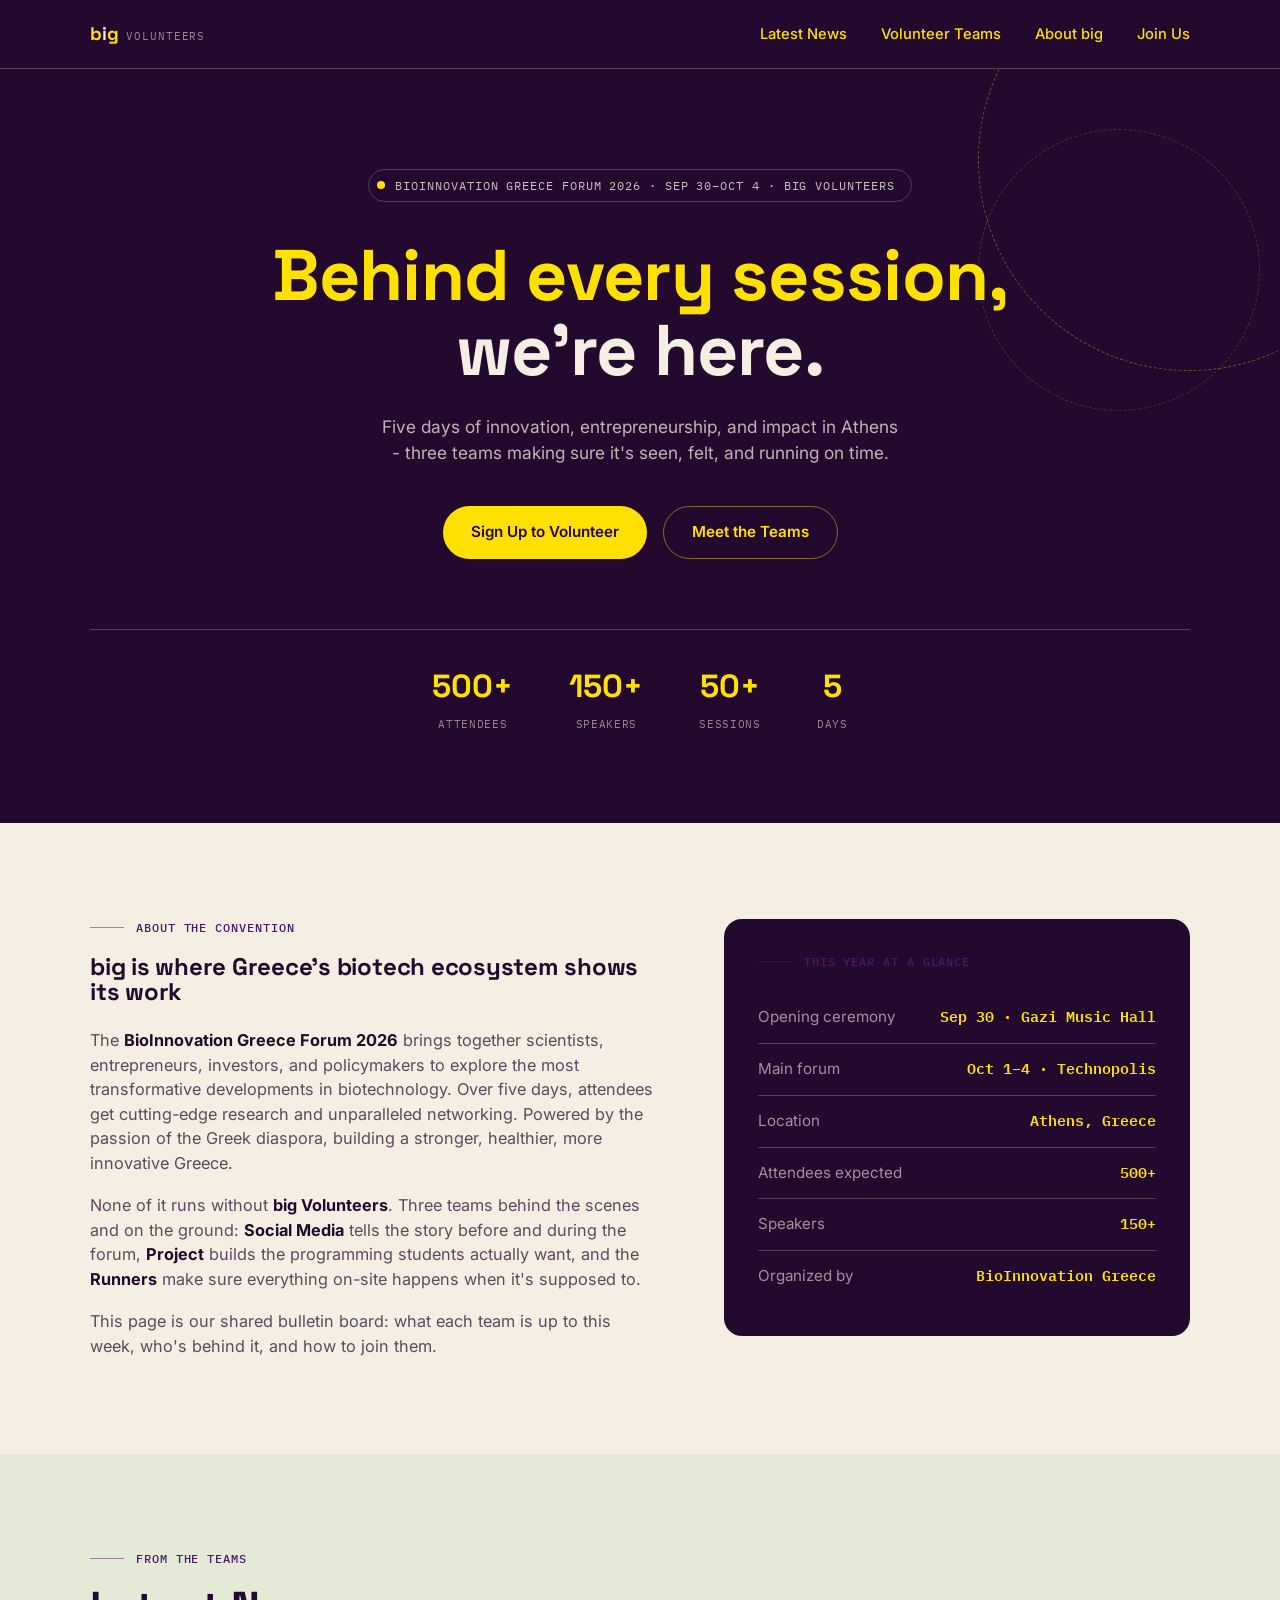
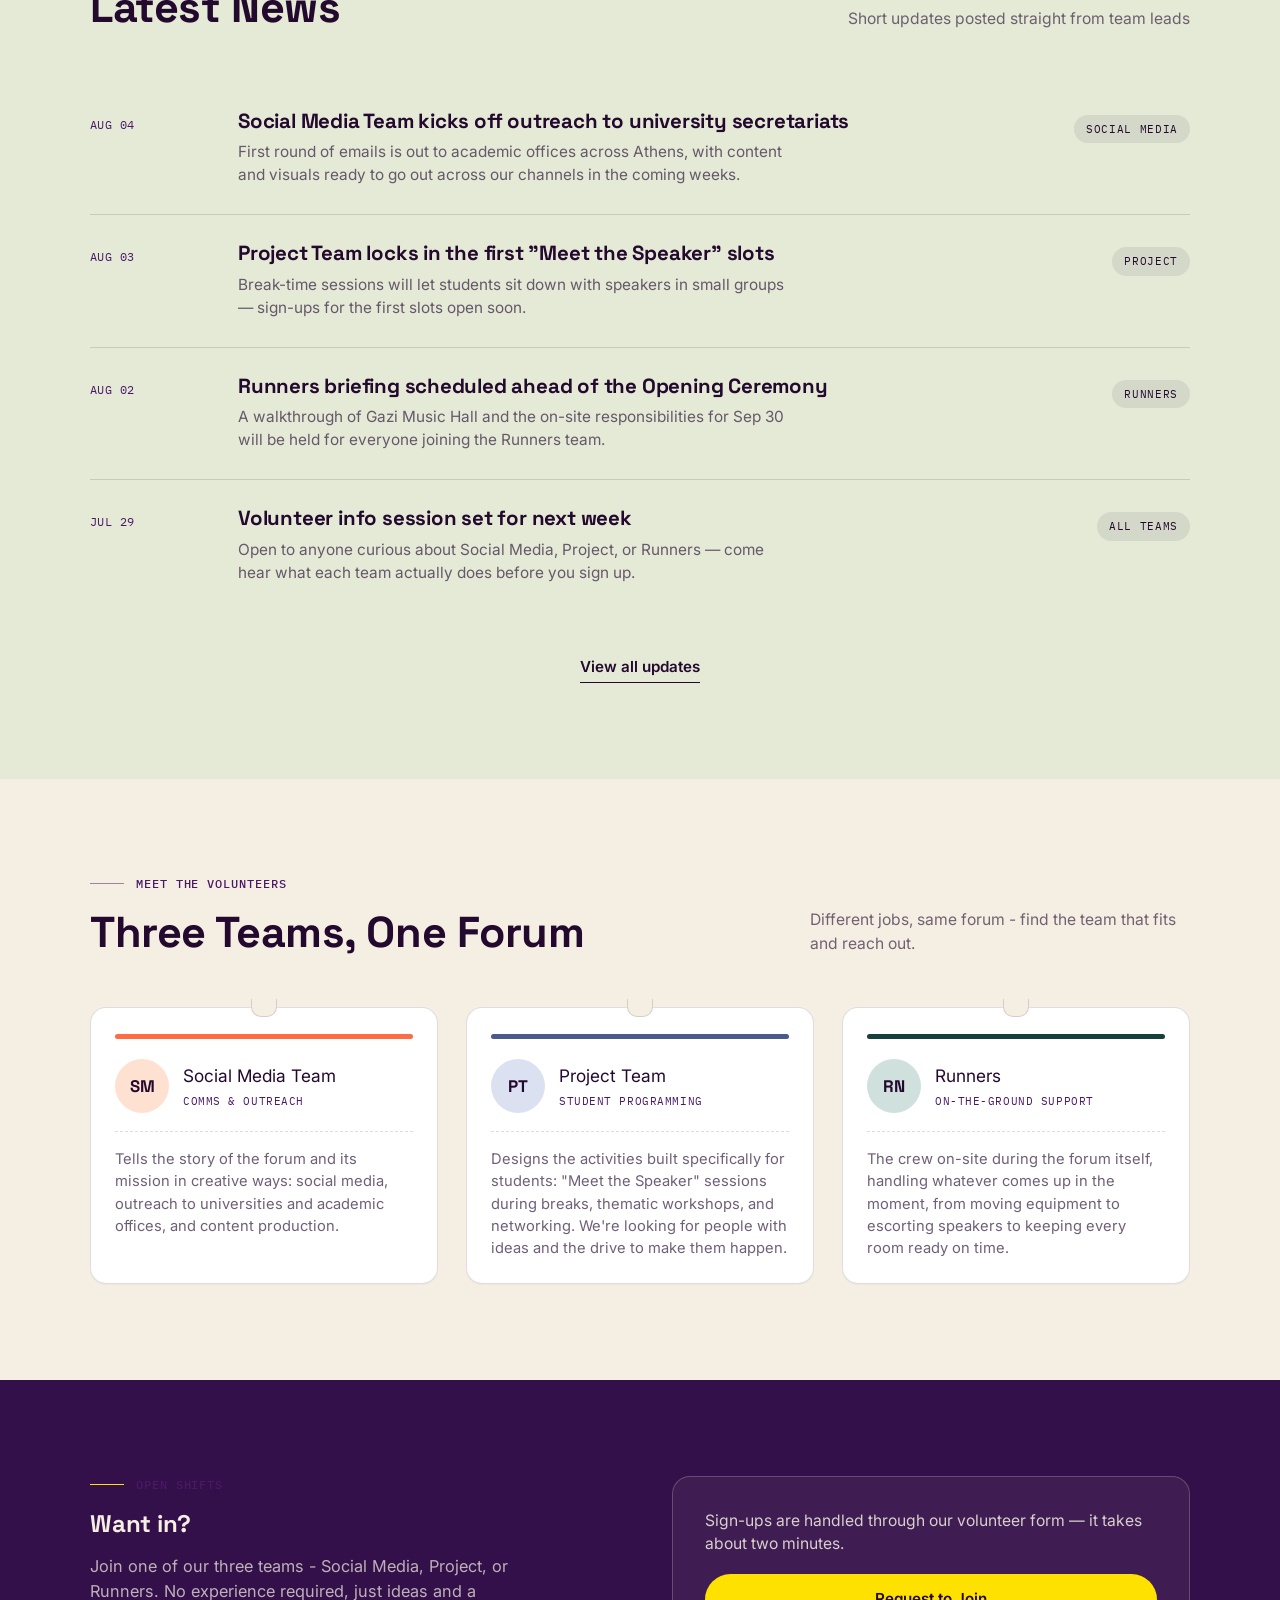
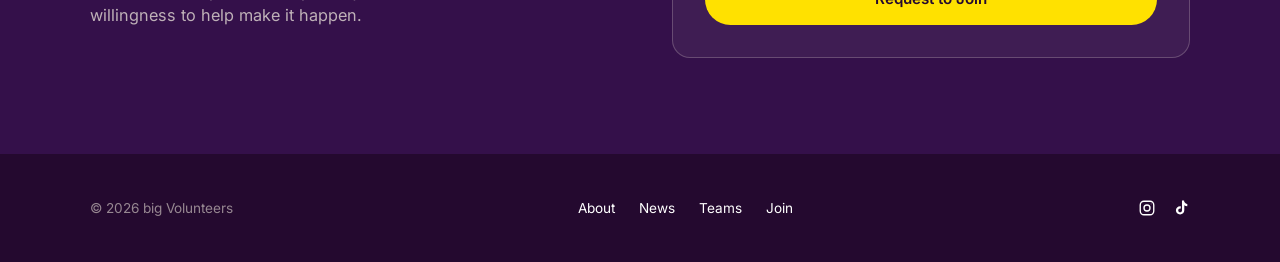
==== index.html @ 77cffa39 "Initial site" ====
<!DOCTYPE html>
<html lang="en">
<head>
    <meta charset="utf-8" />
    <meta name="viewport" content="width=device-width, initial-scale=1.0" />
    <title>Home - big</title>
    <link rel="preconnect" href="https://fonts.googleapis.com">
    <link rel="preconnect" href="https://fonts.gstatic.com" crossorigin>
    <link href="https://fonts.googleapis.com/css2?family=Space+Grotesk:wght@500;700&family=Inter:wght@400;500;600&family=IBM+Plex+Mono:wght@500;600&display=swap" rel="stylesheet">
    <link rel="stylesheet" href="css/site.css" />
</head>
<body>
    <header>
        <div class="wrap">
            <nav>
                <a href="index.html" class="logo">
                    <span class="mark">b<span>i</span>g</span>
                    <span class="sub">Volunteers</span>
                </a>
                <div class="nav-links" id="navLinks">
                    <a href="index.html#news">Latest News</a>
                    <a href="volunteers.html">Volunteer Teams</a>
                    <a href="https://forum.bioinnovation.gr/" target="_blank">About big</a>
                    <a href="https://forms.gle/2FUJDsrABDQsK2FG9" target="_blank">Join Us</a>
                </div>
                <button class="nav-toggle" id="navToggle" aria-label="Toggle menu" aria-expanded="false" aria-controls="navLinks">
                    <span></span>
                    <span></span>
                    <span></span>
                </button>
            </nav>
        </div>
    </header>

    <main id="top" role="main">

        <!-- HERO -->
        <section class="hero">
            <div class="wrap">
                <div class="hero-badge">
                    <span class="dot"></span>
                    <span>BioInnovation Greece Forum 2026 &middot; Sep 30&ndash;Oct 4 &middot; big Volunteers</span>
                </div>
                <h1>Behind every session, <em>we're here.</em></h1>
                <p class="lead">Five days of innovation, entrepreneurship, and impact in Athens - three teams making sure it's seen, felt, and running on time.</p>
                <div class="hero-actions">
                    <a href="https://forms.gle/2FUJDsrABDQsK2FG9" target="_blank" class="btn btn-primary">Sign Up to Volunteer</a>
                    <a href="volunteers.html" class="btn btn-ghost">Meet the Teams</a>
                </div>
                <div class="hero-stats">
                    <div class="stat">
                        <div class="num">500+</div>
                        <div class="lbl">Attendees</div>
                    </div>
                    <div class="stat">
                        <div class="num">150+</div>
                        <div class="lbl">Speakers</div>
                    </div>
                    <div class="stat">
                        <div class="num">50+</div>
                        <div class="lbl">Sessions</div>
                    </div>
                    <div class="stat">
                        <div class="num">5</div>
                        <div class="lbl">Days</div>
                    </div>
                </div>
            </div>
        </section>

        <!-- ABOUT -->
        <section class="block about" id="about">
            <div class="wrap about-grid">
                <div>
                    <div class="eyebrow tag">
                        <span class="rule"></span>
                        <span>About the convention</span>
                    </div>
                    <h2>big is where Greece's biotech ecosystem shows its work</h2>
                    <div class="about-copy" style="margin-top:24px;">
                        <p>The <strong>BioInnovation Greece Forum 2026</strong> brings together scientists, entrepreneurs, investors, and policymakers to explore the most transformative developments in biotechnology. Over five days, attendees get cutting-edge research and unparalleled networking. Powered by the passion of the Greek diaspora, building a stronger, healthier, more innovative Greece.</p>
                        <p>None of it runs without <strong>big Volunteers</strong>. Three teams behind the scenes and on the ground: <strong>Social Media</strong> tells the story before and during the forum, <strong>Project</strong> builds the programming students actually want, and the <strong>Runners</strong> make sure everything on-site happens when it's supposed to.</p>
                        <p>This page is our shared bulletin board: what each team is up to this week, who's behind it, and how to join them.</p>
                    </div>
                </div>
                <div class="about-card">
                    <div class="eyebrow tag" style="color:rgba(244,239,226,0.55);">
                        <span class="rule"></span>
                        <span>This year at a glance</span>
                    </div>
                    <ul>
                        <li><span class="k">Opening ceremony</span><span class="v">Sep 30 &middot; Gazi Music Hall</span></li>
                        <li><span class="k">Main forum</span><span class="v">Oct 1&ndash;4 &middot; Technopolis</span></li>
                        <li><span class="k">Location</span><span class="v">Athens, Greece</span></li>
                        <li><span class="k">Attendees expected</span><span class="v">500+</span></li>
                        <li><span class="k">Speakers</span><span class="v">150+</span></li>
                        <li><span class="k">Organized by</span><span class="v">BioInnovation Greece</span></li>
                    </ul>
                </div>
            </div>
        </section>

        <!-- NEWS -->
        <section class="block news" id="news">
            <div class="wrap">
                <div class="block-head">
                    <div>
                        <div class="eyebrow tag">
                            <span class="rule"></span>
                            <span>From the teams</span>
                        </div>
                        <h2>Latest News</h2>
                    </div>
                    <p>Short updates posted straight from team leads</p>
                </div>

                <div class="news-list">
                    <div class="news-item">
                        <div class="news-date">AUG&nbsp;04</div>
                        <div class="news-body">
                            <h3>Social Media Team kicks off outreach to university secretariats</h3>
                            <p>First round of emails is out to academic offices across Athens, with content and visuals ready to go out across our channels in the coming weeks.</p>
                        </div>
                        <div class="news-group">Social Media</div>
                    </div>
                    <div class="news-item">
                        <div class="news-date">AUG&nbsp;03</div>
                        <div class="news-body">
                            <h3>Project Team locks in the first "Meet the Speaker" slots</h3>
                            <p>Break-time sessions will let students sit down with speakers in small groups &mdash; sign-ups for the first slots open soon.</p>
                        </div>
                        <div class="news-group">Project</div>
                    </div>
                    <div class="news-item">
                        <div class="news-date">AUG&nbsp;02</div>
                        <div class="news-body">
                            <h3>Runners briefing scheduled ahead of the Opening Ceremony</h3>
                            <p>A walkthrough of Gazi Music Hall and the on-site responsibilities for Sep 30 will be held for everyone joining the Runners team.</p>
                        </div>
                        <div class="news-group">Runners</div>
                    </div>
                    <div class="news-item">
                        <div class="news-date">JUL&nbsp;29</div>
                        <div class="news-body">
                            <h3>Volunteer info session set for next week</h3>
                            <p>Open to anyone curious about Social Media, Project, or Runners &mdash; come hear what each team actually does before you sign up.</p>
                        </div>
                        <div class="news-group">All Teams</div>
                    </div>
                </div>

                <div class="news-more">
                    <a href="#" class="link-more">View all updates</a>
                </div>
            </div>
        </section>

        <!-- VOLUNTEER TEAMS / BADGES -->
        <section class="block team" id="team">
            <div class="wrap">
                <div class="block-head">
                    <div>
                        <div class="eyebrow tag">
                            <span class="rule"></span>
                            <span>Meet the volunteers</span>
                        </div>
                        <h2>Three Teams, One Forum</h2>
                    </div>
                    <p>Different jobs, same forum - find the team that fits and reach out.</p>
                </div>

                <div class="badge-grid">

                    <div class="badge-card">
                        <div class="badge-punch"></div>
                        <div class="badge-strip" style="background:#FF6B42;"></div>
                        <div class="badge-top">
                            <div class="avatar" style="background:#FFE1D2;">SM</div>
                            <div>
                                <div class="badge-name">Social Media Team</div>
                                <div class="badge-role">Comms &amp; Outreach</div>
                            </div>
                        </div>
                        <p class="bio">Tells the story of the forum and its mission in creative ways: social media, outreach to universities and academic offices, and content production.</p>
                    </div>

                    <div class="badge-card">
                        <div class="badge-punch"></div>
                        <div class="badge-strip" style="background:#4B5A8A;"></div>
                        <div class="badge-top">
                            <div class="avatar" style="background:#DCE1F1;">PT</div>
                            <div>
                                <div class="badge-name">Project Team</div>
                                <div class="badge-role">Student Programming</div>
                            </div>
                        </div>
                        <p class="bio">Designs the activities built specifically for students: "Meet the Speaker" sessions during breaks, thematic workshops, and networking. We're looking for people with ideas and the drive to make them happen.</p>
                    </div>

                    <div class="badge-card">
                        <div class="badge-punch"></div>
                        <div class="badge-strip" style="background:#173F3C;"></div>
                        <div class="badge-top">
                            <div class="avatar" style="background:#CFE0DD;">RN</div>
                            <div>
                                <div class="badge-name">Runners</div>
                                <div class="badge-role">On-the-Ground Support</div>
                            </div>
                        </div>
                        <p class="bio">The crew on-site during the forum itself, handling whatever comes up in the moment, from moving equipment to escorting speakers to keeping every room ready on time.</p>
                    </div>

                </div>
            </div>
        </section>

        <!-- JOIN -->
        <section class="block join" id="join">
            <div class="wrap join-grid">
                <div class="join-copy">
                    <div class="eyebrow tag" style="color:var(--coral);">
                        <span class="rule" style="background:var(--coral); opacity:1;"></span>
                        <span>Open shifts</span>
                    </div>
                    <h2>Want in?</h2>
                    <p>Join one of our three teams - Social Media, Project, or Runners. No experience required, just ideas and a willingness to help make it happen.</p>
                </div>

                <!-- GitHub Pages can't run a server-side form handler, so this links out
                     to the same Google Form used for "Join Us" above. -->
                <div class="join-form-card" style="background:rgba(244,239,226,0.06); border:1px solid var(--line-light); border-radius:18px; padding:32px; display:flex; flex-direction:column; gap:18px;">
                    <p style="color:rgba(244,239,226,0.85); font-size:0.98rem;">Sign-ups are handled through our volunteer form &mdash; it takes about two minutes.</p>
                    <a href="https://forms.gle/2FUJDsrABDQsK2FG9" target="_blank" class="btn btn-primary" style="justify-content:center;">Request to Join</a>
                </div>
            </div>
        </section>

    </main>

    <footer>
        <div class="wrap foot-row">
            <span>&copy; 2026 big Volunteers</span>
            <div class="foot-links">
                <a href="index.html#about">About</a>
                <a href="index.html#news">News</a>
                <a href="index.html#team">Teams</a>
                <a href="https://forms.gle/2FUJDsrABDQsK2FG9" target="_blank">Join</a>
            </div>
            <div class="foot-social">
                <a href="https://instagram.com/" target="_blank" rel="noopener" aria-label="Instagram">
                    <svg width="18" height="18" viewBox="0 0 24 24" fill="none" stroke="currentColor" stroke-width="1.8">
                        <rect x="3" y="3" width="18" height="18" rx="5" />
                        <circle cx="12" cy="12" r="4" />
                        <circle cx="17.5" cy="6.5" r="0.6" fill="currentColor" stroke="none" />
                    </svg>
                </a>
                <a href="https://tiktok.com/" target="_blank" rel="noopener" aria-label="TikTok">
                    <svg width="18" height="18" viewBox="0 0 24 24" fill="currentColor">
                        <path d="M16.5 2h-3.2v13.2c0 1.4-1.1 2.5-2.5 2.5S8.3 16.6 8.3 15.2c0-1.4 1.1-2.5 2.5-2.5.3 0 .6.05.9.15V9.6c-.3-.04-.6-.06-.9-.06-3.1 0-5.6 2.5-5.6 5.6S7.7 20.7 10.8 20.7s5.6-2.5 5.6-5.6V8.4c1.1.8 2.5 1.3 4 1.3V6.5c-1.8 0-3.3-1.5-3.9-2.5-.3-.6-.4-1.3-.4-2z" />
                    </svg>
                </a>
            </div>
        </div>
    </footer>

    <script>
        document.getElementById('navToggle').addEventListener('click', function () {
            const links = document.getElementById('navLinks');
            const isOpen = links.classList.toggle('open');
            this.classList.toggle('active', isOpen);
            this.setAttribute('aria-expanded', isOpen);
        });

        document.querySelectorAll('#navLinks a').forEach(link => {
            link.addEventListener('click', () => {
                document.getElementById('navLinks').classList.remove('open');
                document.getElementById('navToggle').classList.remove('active');
                document.getElementById('navToggle').setAttribute('aria-expanded', 'false');
            });
        });
    </script>
</body>
</html>
---- css/site.css ----
:root {
    --ink: #24092F;
    --paper: #F4EFE2;
    --coral: #FFE100;
    --coral-deep: #4A1868;
    --teal: #34104A;
    --sage: #E4EAD6;
    --line: rgba(36,9,47,0.14);
    --line-light: rgba(244,239,226,0.22);
}

* {
    margin: 0;
    padding: 0;
    box-sizing: border-box;
}

html {
    scroll-behavior: smooth;
}

body {
    background: var(--paper);
    color: var(--ink);
    font-family: 'Inter', sans-serif;
    font-size: 16px;
    line-height: 1.5;
    -webkit-font-smoothing: antialiased;
}

h1, h2, h3 {
    font-family: 'Space Grotesk', sans-serif;
    font-weight: 700;
    letter-spacing: -0.01em;
    line-height: 1.05;
}

.tag {
    font-family: 'IBM Plex Mono', monospace;
    font-weight: 500;
    font-size: 0.72rem;
    letter-spacing: 0.08em;
    text-transform: uppercase;
}

a {
    color: inherit;
    text-decoration: none;
}

img, svg {
    display: block;
}

.wrap {
    max-width: 1180px;
    margin: 0 auto;
    padding: 0 40px;
}

.hidden{
    display:none;
}

/* ===== NAV ===== */
header {
    position: sticky;
    top: 0;
    z-index: 50;
    background: var(--ink);
    border-bottom: 1px solid var(--line-light);
}

nav {
    display: flex;
    align-items: center;
    justify-content: space-between;
    padding: 20px 0;
    position: relative;
}

.logo {
    display: flex;
    align-items: baseline;
    gap: 8px;
    color: var(--coral);
}

.logo .mark {
    font-family: 'Space Grotesk', sans-serif;
    font-weight: 700;
    font-size: 1.15rem;
    letter-spacing: -0.01em;
}

.logo .mark span {
    color: var(--paper);
}

.logo .sub {
    font-family: 'IBM Plex Mono', monospace;
    font-size: 0.68rem;
    color: rgba(244,239,226,0.55);
    letter-spacing: 0.08em;
    text-transform: uppercase;
}

.nav-links {
    display: flex;
    gap: 34px;
}

.nav-links a {
    color: var(--coral)!important;
    font-size: 0.92rem;
    font-weight: 500;
    transition: color .15s ease;
}

.nav-links a:hover {
    color: var(--paper);
}

.nav-links a:focus-visible {
    outline: 2px solid var(--coral);
    outline-offset: 4px;
}

.nav-cta {
    background: var(--coral);
    color: var(--ink);
    padding: 10px 20px;
    border-radius: 999px;
    font-size: 0.88rem;
    font-weight: 600;
    white-space: nowrap;
}

.nav-cta:hover {
    background: #ffffff;
}   

.nav-cta:focus-visible {
    outline: 2px solid var(--paper);
    outline-offset: 3px;
}

.nav-toggle {
    display: none;
    flex-direction: column;
    justify-content: center;
    gap: 5px;
    width: 34px;
    height: 34px;
    background: transparent;
    border: none;
    cursor: pointer;
    padding: 0;
}

.nav-toggle span {
    display: block;
    width: 100%;
    height: 2px;
    background: var(--coral);
    border-radius: 2px;
    transition: transform .2s ease, opacity .2s ease;
}

.nav-toggle.active span:nth-child(1) {
    transform: translateY(7px) rotate(45deg);
}

.nav-toggle.active span:nth-child(2) {
    opacity: 0;
}

.nav-toggle.active span:nth-child(3) {
    transform: translateY(-7px) rotate(-45deg);
}

.nav-toggle:focus-visible {
    outline: 2px solid var(--coral);
    outline-offset: 4px;
}

@media (max-width:900px) {
    .nav-toggle {
        display: flex;
    }

    .nav-links {
        position: absolute;
        top: 100%;
        left: 0;
        right: 0;
        background: var(--ink);
        flex-direction: column;
        gap: 0;
        border-bottom: 1px solid var(--line-light);
        max-height: 0;
        overflow: hidden;
        transition: max-height .25s ease;
    }

    .nav-links.open {
        max-height: 320px;
    }

    .nav-links a {
        padding: 16px 24px;
        border-top: 1px solid var(--line-light);
    }
}

/* ===== HERO ===== */
.hero {
    background: var(--ink);
    color: var(--paper);
    padding: 100px 0 90px;
    position: relative;
    overflow: hidden;
}

.hero .wrap {
    text-align: center;
}

.hero::before {
    content: "";
    position: absolute;
    right: -120px;
    top: -120px;
    width: 420px;
    height: 420px;
    border-radius: 50%;
    border: 1px dashed rgba(255,225,0,0.35);
}

.hero::after {
    content: "";
    position: absolute;
    right: 20px;
    top: 60px;
    width: 280px;
    height: 280px;
    border-radius: 50%;
    border: 1px dashed rgba(255,225,0,0.2);
}

.hero-badge {
    display: inline-flex;
    align-items: center;
    gap: 10px;
    border: 1px solid var(--line-light);
    border-radius: 999px;
    padding: 7px 16px 7px 8px;
    margin-bottom: 36px;
}

.hero-badge .dot {
    width: 8px;
    height: 8px;
    border-radius: 50%;
    background: var(--coral);
    flex-shrink: 0;
}

.hero-badge span {
    font-family: 'IBM Plex Mono', monospace;
    font-size: 0.72rem;
    letter-spacing: 0.08em;
    color: rgba(244,239,226,0.8);
    text-transform: uppercase;
}

.hero h1 {
    font-size: clamp(2.6rem, 5.6vw, 5.2rem);
    max-width: 820px;
    margin: 0 auto;
    color: var(--coral);
}

.hero h1 em {
    font-style: normal;
    color: var(--paper);
}

.hero p.lead {
    margin-top: 26px;
    margin-left: auto;
    margin-right: auto;
    max-width: 520px;
    font-size: 1.08rem;
    color: rgba(244,239,226,0.75);
}

.hero-actions {
    margin-top: 40px;
    display: flex;
    justify-content: center;
    gap: 16px;
    flex-wrap: wrap;
}

.btn {
    display: inline-flex;
    align-items: center;
    gap: 8px;
    padding: 14px 28px;
    border-radius: 999px;
    font-weight: 600;
    font-size: 0.95rem;
    transition: transform .15s ease, background .15s ease, color .15s ease;
}

.btn-primary {
    background: var(--coral);
    color: var(--ink);
}

.btn-primary:hover {
    background: #fff;
    transform: translateY(-1px);
}

.btn-ghost {
    border: 1px solid rgba(255,225,0,0.45);
    color: var(--coral);
}

.btn-ghost:hover {
    border-color: var(--paper);
    color: var(--paper);
}

.btn:focus-visible {
    outline: 2px solid var(--coral);
    outline-offset: 3px;
}

.hero-stats {
    margin-top: 70px;
    display: flex;
    justify-content: center;
    gap: 56px;
    flex-wrap: wrap;
    border-top: 1px solid var(--line-light);
    padding-top: 32px;
}

.stat .num {
    font-family: 'Space Grotesk', sans-serif;
    font-weight: 700;
    font-size: 2rem;
    color: var(--coral);
}

.stat .lbl {
    font-family: 'IBM Plex Mono', monospace;
    font-size: 0.7rem;
    letter-spacing: 0.06em;
    text-transform: uppercase;
    color: rgba(244,239,226,0.55);
    margin-top: 6px;
}

/* ===== SECTION SCAFFOLD ===== */
section.block {
    padding: 96px 0;
}

.eyebrow {
    display: flex;
    align-items: center;
    gap: 12px;
    margin-bottom: 18px;
}

.eyebrow .rule {
    width: 34px;
    height: 1px;
    background: currentColor;
    opacity: .5;
}

.eyebrow span {
    color: var(--coral-deep);
}

.block-head {
    display: flex;
    justify-content: space-between;
    align-items: flex-end;
    gap: 24px;
    margin-bottom: 52px;
    flex-wrap: wrap;
}

.block-head h2 {
    font-size: clamp(1.9rem, 3.4vw, 2.7rem);
}

.block-head p {
    max-width: 380px;
    color: rgba(36,9,47,0.62);
    font-size: 0.98rem;
}

/* ===== ABOUT ===== */
.about {
    background: var(--paper);
}

.about-grid {
    display: grid;
    grid-template-columns: 1.1fr 0.9fr;
    gap: 64px;
    align-items: start;
}

.about-copy p {
    color: rgba(36,9,47,0.72);
    margin-bottom: 18px;
    font-size: 1.02rem;
}

    .about-copy p:last-of-type {
        margin-bottom: 0;
    }

.about-copy strong {
    color: var(--ink);
}

.about-card {
    background: var(--ink);
    color: var(--paper);
    border-radius: 18px;
    padding: 34px;
}

    .about-card ul {
        list-style: none;
        margin-top: 22px;
    }

    .about-card li {
        display: flex;
        justify-content: space-between;
        padding: 14px 0;
        border-top: 1px solid var(--line-light);
        font-size: 0.95rem;
    }

        .about-card li:first-child {
            border-top: none;
        }

        .about-card li .k {
            color: rgba(244,239,226,0.6);
        }

        .about-card li .v {
            font-family: 'IBM Plex Mono', monospace;
            font-weight: 600;
            color: var(--coral);
        }

/* ===== NEWS ===== */
.news {
    background: var(--sage);
}

.news-list {
    display: flex;
    flex-direction: column;
}

.news-item {
    display: grid;
    grid-template-columns: 120px 1fr auto;
    gap: 28px;
    align-items: start;
    padding: 28px 0;
    border-top: 1px solid var(--line);
}

    .news-item:first-child {
        border-top: none;
    }

.news-date {
    font-family: 'IBM Plex Mono', monospace;
    font-size: 0.78rem;
    letter-spacing: 0.04em;
    color: var(--coral-deep);
    padding-top: 4px;
}

.news-body h3 {
    font-size: 1.28rem;
    margin-bottom: 8px;
}

.news-body p {
    color: rgba(36,9,47,0.65);
    font-size: 0.96rem;
    max-width: 560px;
}

.news-group {
    font-family: 'IBM Plex Mono', monospace;
    font-size: 0.68rem;
    letter-spacing: 0.06em;
    text-transform: uppercase;
    background: rgba(36,9,47,0.08);
    border-radius: 999px;
    padding: 6px 12px;
    white-space: nowrap;
    align-self: start;
    margin-top: 4px;
}

.news-more {
    margin-top: 44px;
    display: flex;
    justify-content: center;
}

.link-more {
    font-weight: 600;
    font-size: 0.95rem;
    border-bottom: 1px solid var(--ink);
    padding-bottom: 3px;
}

    .link-more:hover {
        color: var(--coral-deep);
        border-color: var(--coral-deep);
    }

/* ===== VOLUNTEERS / BADGES ===== */
.team {
    background: var(--paper);
}

/* ===== SECONDARY PAGE HEADER (Volunteers page, etc.) ===== */
.page-header {
    background: var(--ink);
    color: var(--paper);
    padding: 70px 0 60px;
    text-align: center;
}

    .page-header .eyebrow {
        justify-content: center;
        color: var(--coral);
    }

        .page-header .eyebrow .rule {
            background: var(--coral);
            opacity: 1;
        }

    .page-header h1 {
        font-size: clamp(2.2rem, 4.4vw, 3.4rem);
        color: var(--coral);
        margin-top: 14px;
    }

    .page-header .lead {
        margin: 18px auto 0;
        max-width: 560px;
        font-size: 1.05rem;
        color: rgba(244,239,226,0.75);
    }

/* ===== VOLUNTEER ROSTER ===== */
.roster {
    background: var(--paper);
}

.roster.sage {
    background: var(--sage);
}

.volunteer-grid {
    display: grid;
    grid-template-columns: repeat(3, 1fr);
    gap: 28px;
}

.volunteer-card {
    background: #ffffff;
    border-radius: 16px;
    border: 1px solid var(--line);
    overflow: hidden;
}

.volunteer-photo {
    aspect-ratio: 1/1;
    display: flex;
    align-items: center;
    justify-content: center;
    font-family: 'Space Grotesk', sans-serif;
    font-weight: 700;
    font-size: 2.2rem;
    color: var(--ink);
}
img.volunteer-photo {
    aspect-ratio: 1/1;
    object-fit: cover;
    width: 100%;
    height: auto;
}

.volunteer-info {
    padding: 22px 24px 24px;
}

.volunteer-name {
    font-family: 'Space Grotesk', sans-serif;
    font-weight: 700;
    font-size: 1.1rem;
}

.volunteer-role {
    font-family: 'IBM Plex Mono', monospace;
    font-size: 0.7rem;
    letter-spacing: 0.05em;
    text-transform: uppercase;
    color: var(--coral-deep);
    margin-top: 4px;
}

.volunteer-bio {
    margin-top: 14px;
    padding-top: 14px;
    border-top: 1px dashed var(--line);
    color: rgba(36,9,47,0.65);
    font-size: 0.93rem;
}

.badge-grid {
    display: grid;
    grid-template-columns: repeat(3, 1fr);
    gap: 28px;
}

.badge-card {
    background: #ffffff;
    border-radius: 16px;
    border: 1px solid var(--line);
    padding: 26px 24px 24px;
    position: relative;
    box-shadow: 0 1px 0 rgba(36,9,47,0.03);
}

.badge-punch {
    position: absolute;
    top: -9px;
    left: 50%;
    transform: translateX(-50%);
    width: 26px;
    height: 18px;
    background: var(--paper);
    border: 1px solid var(--line);
    border-radius: 0 0 10px 10px;
    border-top: none;
}

.badge-strip {
    height: 5px;
    border-radius: 3px;
    margin-bottom: 20px;
}

.badge-top {
    display: flex;
    align-items: center;
    gap: 14px;
    margin-bottom: 18px;
}

.avatar {
    width: 54px;
    height: 54px;
    border-radius: 50%;
    display: flex;
    align-items: center;
    justify-content: center;
    font-family: 'Space Grotesk', sans-serif;
    font-weight: 700;
    font-size: 1.05rem;
    color: var(--ink);
    flex-shrink: 0;
}

.badge-name {
    font-size: 1.08rem;
}

.badge-role {
    font-family: 'IBM Plex Mono', monospace;
    font-size: 0.7rem;
    letter-spacing: 0.05em;
    text-transform: uppercase;
    color: var(--coral-deep);
    margin-top: 4px;
}

.badge-card p.bio {
    color: rgba(36,9,47,0.65);
    font-size: 0.92rem;
    padding-top: 16px;
    border-top: 1px dashed var(--line);
}

/* ===== CONTACT / JOIN ===== */
.join {
    background: var(--teal);
    color: var(--paper);
}

.join-grid {
    display: grid;
    grid-template-columns: 1fr 1fr;
    gap: 64px;
    align-items: start;
}

.join-copy p {
    color: rgba(244,239,226,0.72);
    margin-top: 18px;
    max-width: 420px;
    font-size: 1.02rem;
}

.join-perks {
    margin-top: 32px;
    display: flex;
    flex-direction: column;
    gap: 14px;
}

.perk {
    display: flex;
    gap: 12px;
    align-items: flex-start;
    font-size: 0.94rem;
    color: rgba(244,239,226,0.85);
}

.perk .dot {
    width: 6px;
    height: 6px;
    border-radius: 50%;
    background: var(--coral);
    margin-top: 8px;
    flex-shrink: 0;
}

form {
    background: rgba(244,239,226,0.06);
    border: 1px solid var(--line-light);
    border-radius: 18px;
    padding: 32px;
}

.field {
    margin-bottom: 18px;
}

.field label {
    display: block;
    font-family: 'IBM Plex Mono', monospace;
    font-size: 0.7rem;
    letter-spacing: 0.06em;
    text-transform: uppercase;
    color: rgba(244,239,226,0.55);
    margin-bottom: 8px;
}

.field input, .field select {
    width: 100%;
    background: rgba(244,239,226,0.08);
    border: 1px solid var(--line-light);
    border-radius: 10px;
    padding: 12px 14px;
    color: var(--paper);
    font-family: 'Inter', sans-serif;
    font-size: 0.95rem;
}

.field input::placeholder {
    color: rgba(244,239,226,0.4);
}

.field select option {
    color: var(--ink);
}

.field input:focus, .field select:focus {
    outline: 2px solid var(--coral);
    outline-offset: 2px;
}

form .btn-primary {
    width: 100%;
    justify-content: center;
    margin-top: 8px;
    border: none;
    cursor: pointer;
}

footer {
    background: var(--ink);
    color: rgba(244,239,226,0.55);
    padding: 44px 0;
}

.foot-row {
    display: flex;
    justify-content: space-between;
    align-items: center;
    flex-wrap: wrap;
    gap: 16px;
    font-size: 0.85rem;
}

.foot-links {
    display: flex;
    gap: 24px;
}

.foot-links a {
    color: white!important;
}

.foot-links a:hover {
    color: var(--coral);
}
.foot-social {
    display: flex;
    gap: 16px;
}

.foot-social a {
    color: white!important;
    display: flex;
}

.foot-social a:hover {
    color: var(--coral);
}
@media (max-width:900px) {
    .wrap {
        padding: 0 24px;
    }

    .about-grid {
        grid-template-columns: 1fr;
    }

    .badge-grid {
        grid-template-columns: repeat(2, 1fr);
    }

    .volunteer-grid {
        grid-template-columns: repeat(2, 1fr);
    }

    .join-grid {
        grid-template-columns: 1fr;
        gap: 40px;
    }

    .news-item {
        grid-template-columns: 1fr;
        gap: 8px;
    }

    .news-group {
        margin-top: 0;
    }
}

@media (max-width:560px) {
    .hero {
        padding: 70px 0 60px;
    }

    .badge-grid {
        grid-template-columns: 1fr;
    }

    .volunteer-grid {
        grid-template-columns: 1fr;
    }

    .hero-stats {
        gap: 32px;
    }

    .about-card {
        padding: 26px;
    }
    .foot-row {
        flex-direction: column;
        align-items: flex-start;
        gap: 20px;
    }

    .foot-links {
        flex-wrap: wrap;
        gap: 14px 20px;
    }

    .foot-social {
        gap: 20px;
    }
}



@media (prefers-reduced-motion: reduce) {
    * {
        scroll-behavior: auto !important;
        transition: none !important;
    }
}
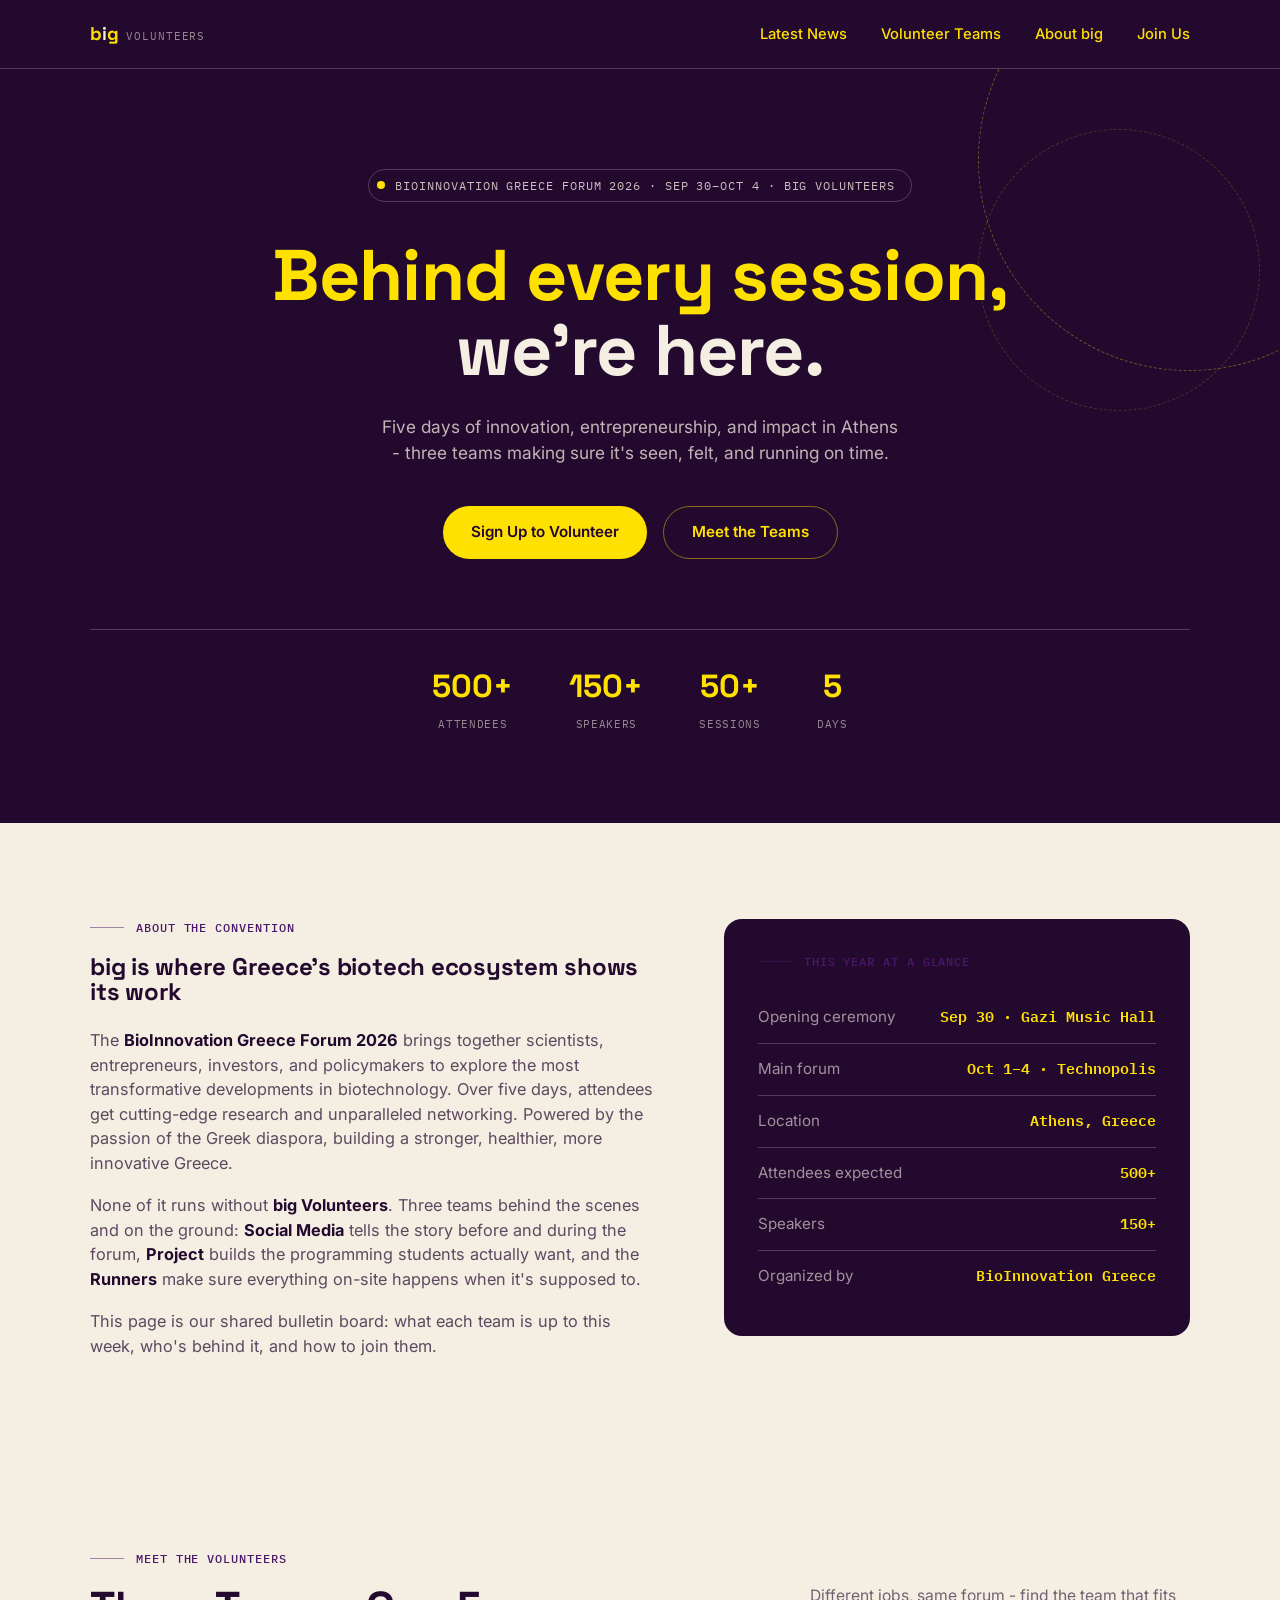
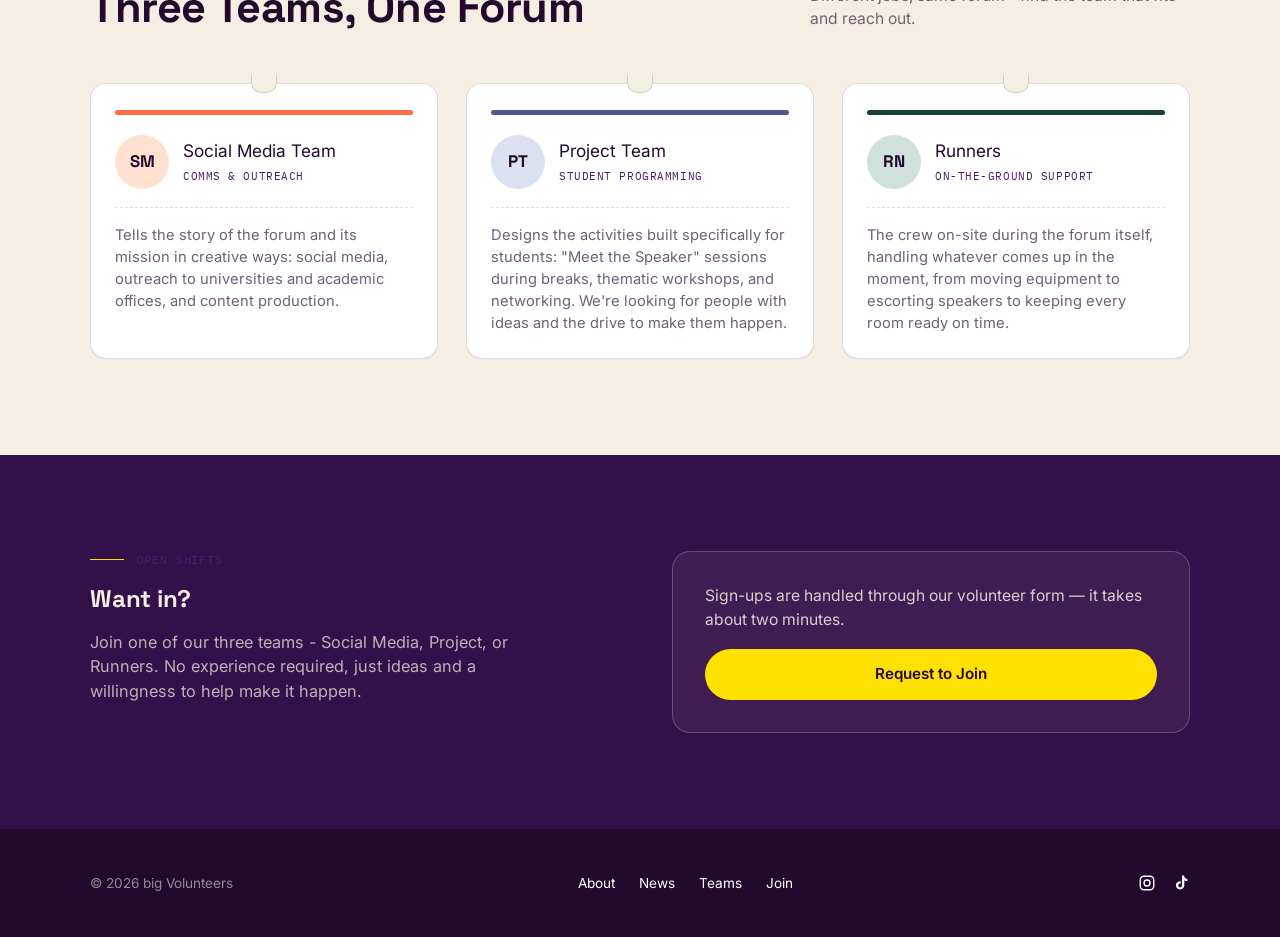
==== commit d98cbebe: "hide news section" ====
--- a/index.html
+++ b/index.html
@@ -101,7 +101,7 @@
         </section>
 
         <!-- NEWS -->
-        <section class="block news" id="news">
+        <section class="block news hidden" id="news">
             <div class="wrap">
                 <div class="block-head">
                     <div>
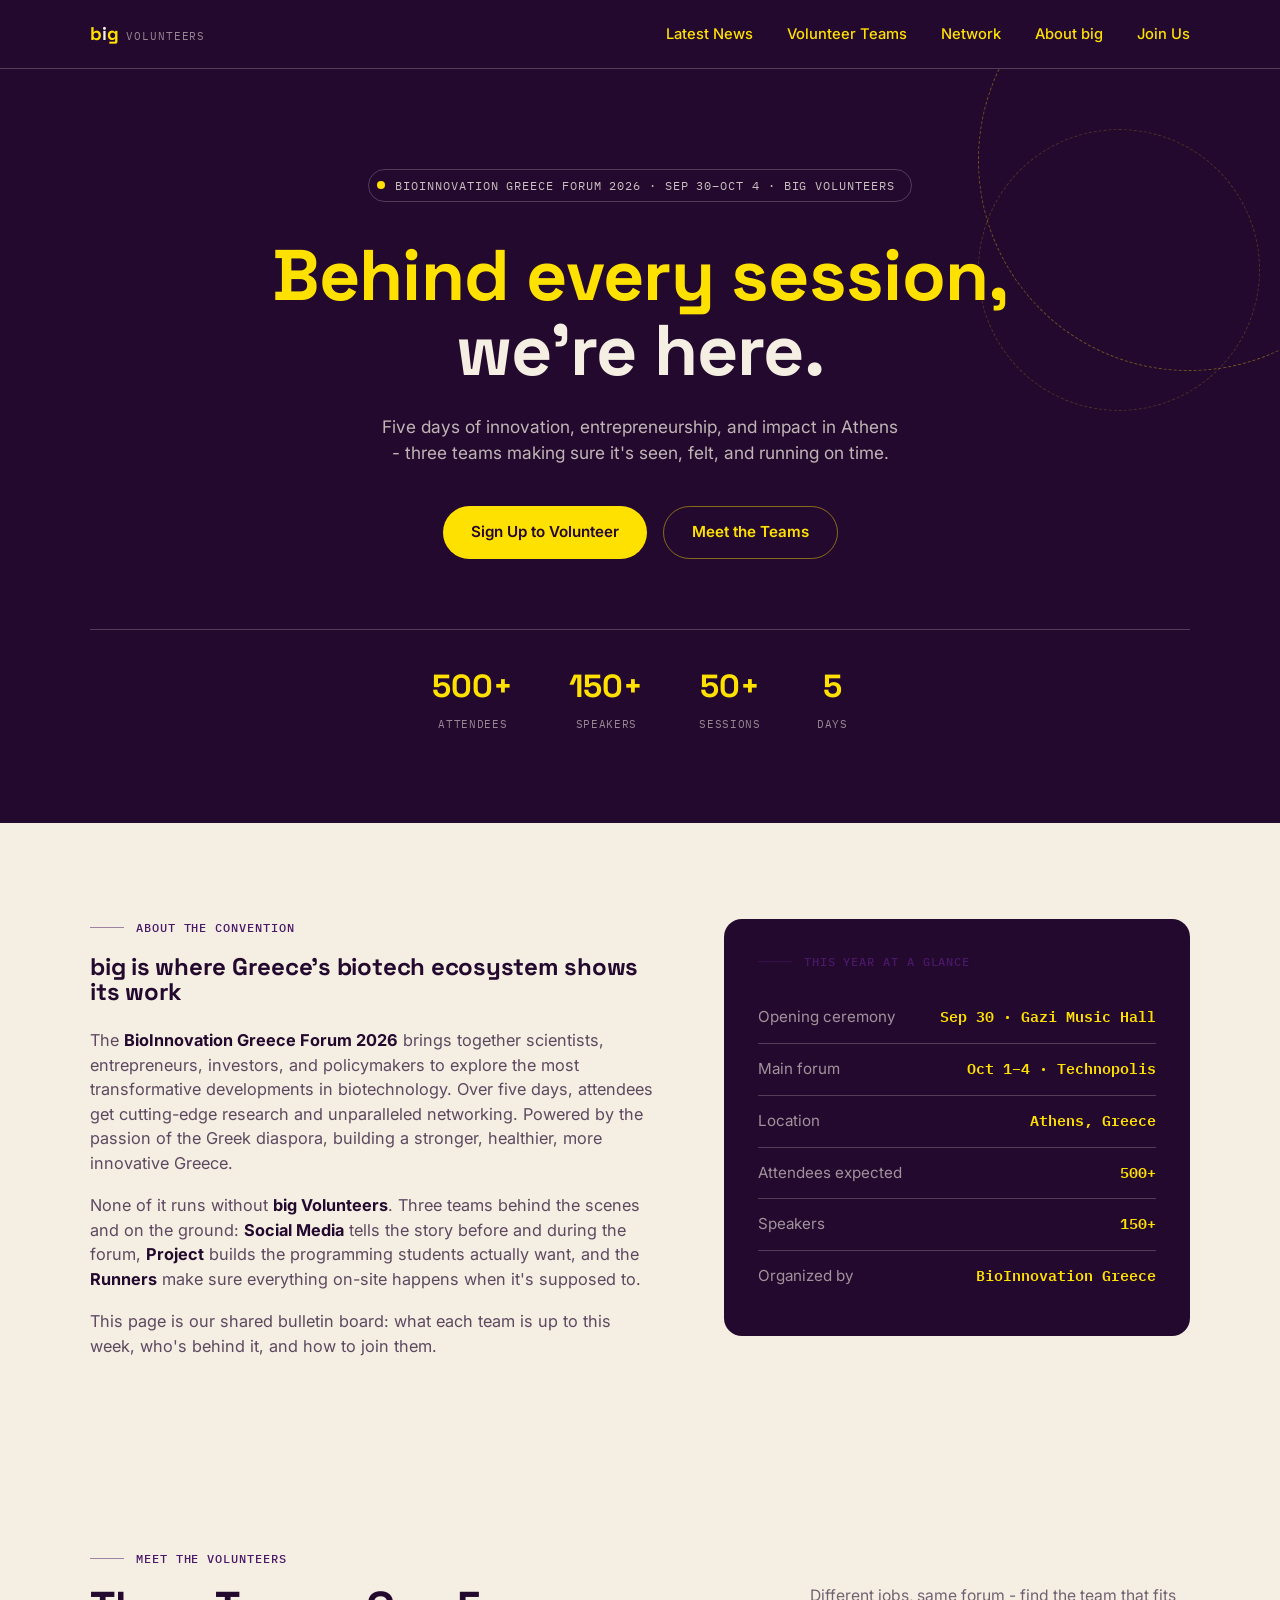
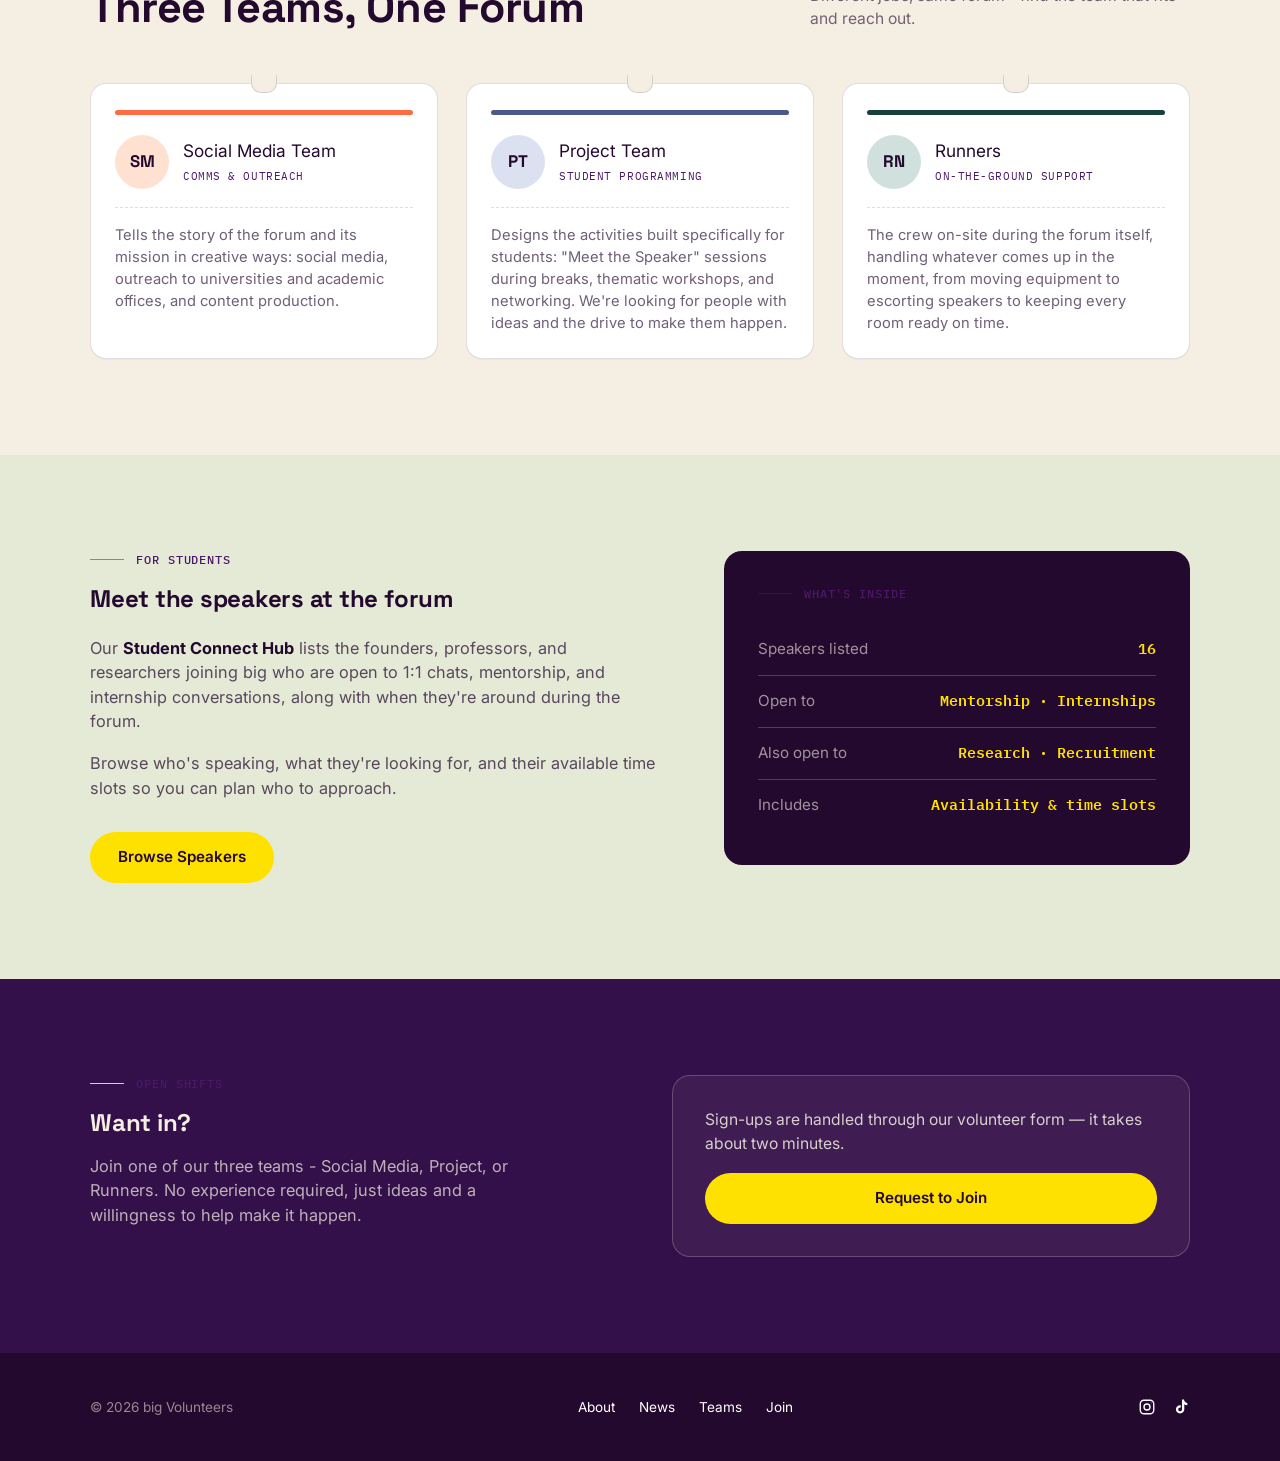
==== commit d8e576df: "network" ====
--- a/index.html
+++ b/index.html
@@ -20,6 +20,7 @@
                 <div class="nav-links" id="navLinks">
                     <a href="index.html#news">Latest News</a>
                     <a href="volunteers.html">Volunteer Teams</a>
+                    <a href="network.html">Network</a>
                     <a href="https://forum.bioinnovation.gr/" target="_blank">About big</a>
                     <a href="https://forms.gle/2FUJDsrABDQsK2FG9" target="_blank">Join Us</a>
                 </div>
@@ -214,6 +215,38 @@
             </div>
         </section>
 
+        <!-- SPEAKER CONNECT HUB PROMO -->
+        <section class="block roster sage" id="speakers-promo">
+            <div class="wrap about-grid">
+                <div>
+                    <div class="eyebrow tag">
+                        <span class="rule"></span>
+                        <span>For students</span>
+                    </div>
+                    <h2>Meet the speakers at the forum</h2>
+                    <div class="about-copy" style="margin-top:24px;">
+                        <p>Our <strong>Student Connect Hub</strong> lists the founders, professors, and researchers joining big who are open to 1:1 chats, mentorship, and internship conversations, along with when they're around during the forum.</p>
+                        <p>Browse who's speaking, what they're looking for, and their available time slots so you can plan who to approach.</p>
+                    </div>
+                    <div class="hero-actions" style="justify-content:flex-start; margin-top:32px;">
+                        <a href="network.html" class="btn btn-primary">Browse Speakers</a>
+                    </div>
+                </div>
+                <div class="about-card">
+                    <div class="eyebrow tag" style="color:rgba(244,239,226,0.55);">
+                        <span class="rule"></span>
+                        <span>What's inside</span>
+                    </div>
+                    <ul>
+                        <li><span class="k">Speakers listed</span><span class="v">16</span></li>
+                        <li><span class="k">Open to</span><span class="v">Mentorship &middot; Internships</span></li>
+                        <li><span class="k">Also open to</span><span class="v">Research &middot; Recruitment</span></li>
+                        <li><span class="k">Includes</span><span class="v">Availability &amp; time slots</span></li>
+                    </ul>
+                </div>
+            </div>
+        </section>
+
         <!-- JOIN -->
         <section class="block join" id="join">
             <div class="wrap join-grid">
@@ -247,14 +280,14 @@
                 <a href="https://forms.gle/2FUJDsrABDQsK2FG9" target="_blank">Join</a>
             </div>
             <div class="foot-social">
-                <a href="https://instagram.com/" target="_blank" rel="noopener" aria-label="Instagram">
+                <a href="https://www.instagram.com/bioinnovation_greece?stkn=Z2pxbzRjcW4wemtu&utm_source=qr" target="_blank" rel="noopener" aria-label="Instagram">
                     <svg width="18" height="18" viewBox="0 0 24 24" fill="none" stroke="currentColor" stroke-width="1.8">
                         <rect x="3" y="3" width="18" height="18" rx="5" />
                         <circle cx="12" cy="12" r="4" />
                         <circle cx="17.5" cy="6.5" r="0.6" fill="currentColor" stroke="none" />
                     </svg>
                 </a>
-                <a href="https://tiktok.com/" target="_blank" rel="noopener" aria-label="TikTok">
+                <a href="https://www.tiktok.com/@bioinnovation.greece?_r=1&_t=ZN-99adVFt6lqY" target="_blank" rel="noopener" aria-label="TikTok">
                     <svg width="18" height="18" viewBox="0 0 24 24" fill="currentColor">
                         <path d="M16.5 2h-3.2v13.2c0 1.4-1.1 2.5-2.5 2.5S8.3 16.6 8.3 15.2c0-1.4 1.1-2.5 2.5-2.5.3 0 .6.05.9.15V9.6c-.3-.04-.6-.06-.9-.06-3.1 0-5.6 2.5-5.6 5.6S7.7 20.7 10.8 20.7s5.6-2.5 5.6-5.6V8.4c1.1.8 2.5 1.3 4 1.3V6.5c-1.8 0-3.3-1.5-3.9-2.5-.3-.6-.4-1.3-.4-2z" />
                     </svg>
--- a/css/site.css
+++ b/css/site.css
@@ -930,3 +930,164 @@
         transition: none !important;
     }
 }
+
+/* ===== SPEAKER CONNECT HUB ===== */
+.speaker-hero {
+    background: var(--ink);
+    color: var(--paper);
+    padding: 70px 0 60px;
+}
+
+.speaker-hero .eyebrow {
+    color: var(--coral);
+}
+
+.speaker-hero .eyebrow .rule {
+    background: var(--coral);
+    opacity: 1;
+}
+
+.speaker-hero h1 {
+    font-size: clamp(2.2rem, 4.4vw, 3.4rem);
+    color: var(--coral);
+    margin-top: 14px;
+    max-width: 780px;
+}
+
+.speaker-hero .lead {
+    margin-top: 18px;
+    max-width: 640px;
+    font-size: 1.05rem;
+    color: rgba(244,239,226,0.75);
+}
+
+.speaker-grid {
+    display: grid;
+    grid-template-columns: repeat(3, 1fr);
+    gap: 28px;
+}
+
+.speaker-card {
+    background: #ffffff;
+    border-radius: 16px;
+    border: 1px solid var(--line);
+    padding: 26px 24px 24px;
+    display: flex;
+    flex-direction: column;
+    gap: 0;
+}
+
+.speaker-top {
+    display: flex;
+    align-items: center;
+    gap: 14px;
+    margin-bottom: 18px;
+}
+
+.speaker-avatar {
+    width: 54px;
+    height: 54px;
+    border-radius: 50%;
+    flex-shrink: 0;
+    overflow: hidden;
+}
+
+.speaker-name {
+    font-family: 'Space Grotesk', sans-serif;
+    font-weight: 700;
+    font-size: 1.08rem;
+}
+
+.speaker-role {
+    font-family: 'IBM Plex Mono', monospace;
+    font-size: 0.72rem;
+    color: rgba(36,9,47,0.6);
+    margin-top: 4px;
+    line-height: 1.5;
+}
+
+.speaker-section {
+    padding-top: 16px;
+    border-top: 1px dashed var(--line);
+    margin-top: 16px;
+}
+
+.speaker-section:first-of-type {
+    padding-top: 0;
+    border-top: none;
+    margin-top: 0;
+}
+
+.section-label {
+    display: flex;
+    align-items: center;
+    gap: 8px;
+    font-family: 'IBM Plex Mono', monospace;
+    font-size: 0.68rem;
+    letter-spacing: 0.06em;
+    text-transform: uppercase;
+    color: var(--coral-deep);
+    margin-bottom: 10px;
+}
+
+.section-label .dot {
+    width: 6px;
+    height: 6px;
+    border-radius: 50%;
+    flex-shrink: 0;
+}
+
+.dot-open { background: var(--coral); }
+.dot-skill { background: #4B5A8A; }
+.dot-day { background: #173F3C; }
+
+.tag-row {
+    display: flex;
+    flex-wrap: wrap;
+    gap: 8px;
+}
+
+.tag-pill {
+    font-family: 'IBM Plex Mono', monospace;
+    font-size: 0.72rem;
+    padding: 6px 12px;
+    border-radius: 999px;
+    white-space: nowrap;
+    line-height: 1.3;
+}
+
+.tag-open {
+    background: rgba(255, 225, 0, 0.22);
+    color: var(--coral-deep);
+}
+
+.tag-skill {
+    background: #DCE1F1;
+    color: #2c3a5e;
+}
+
+.tag-day {
+    background: var(--sage);
+    color: #1f3320;
+}
+
+.avail-slots {
+    list-style: none;
+    display: flex;
+    flex-direction: column;
+    gap: 6px;
+    font-size: 0.86rem;
+    color: rgba(36,9,47,0.68);
+}
+
+@media (max-width: 900px) {
+    .speaker-grid {
+        grid-template-columns: repeat(2, 1fr);
+    }
+}
+
+@media (max-width: 560px) {
+    .speaker-grid {
+        grid-template-columns: 1fr;
+    }
+}
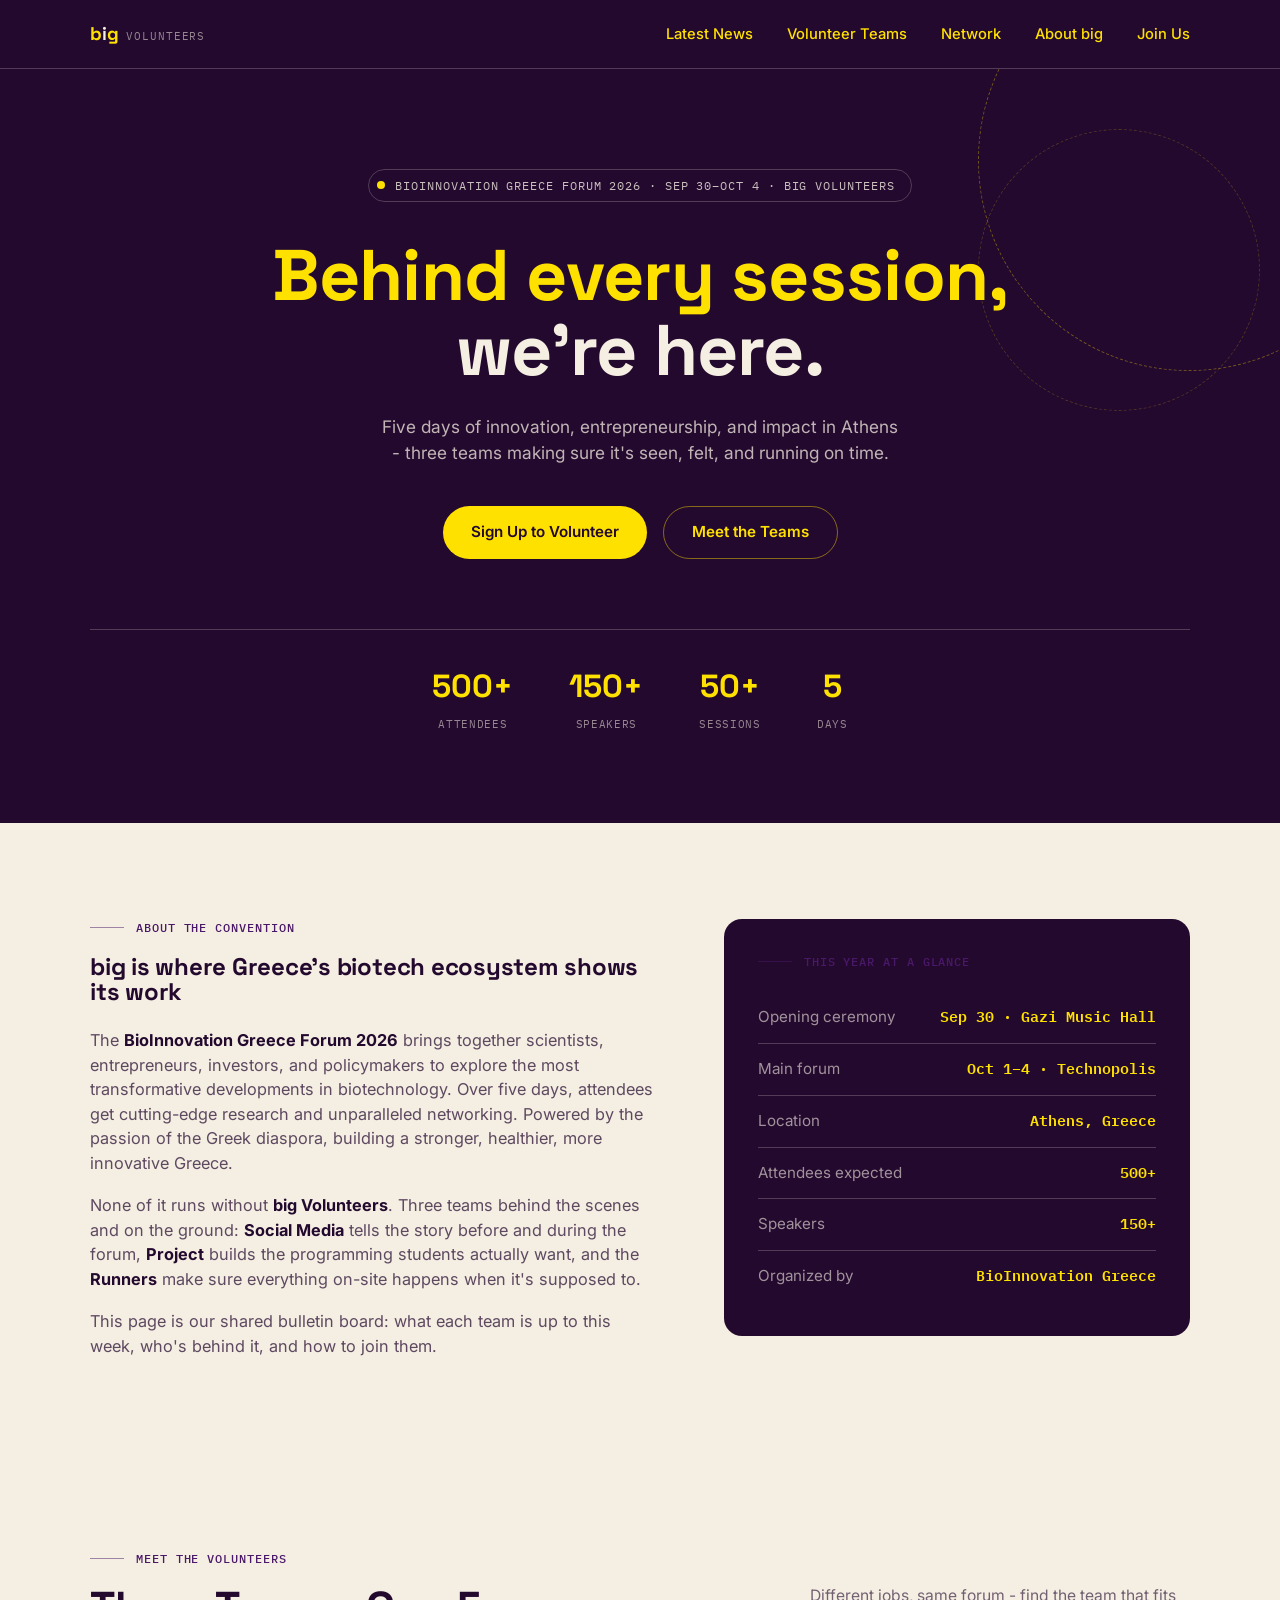
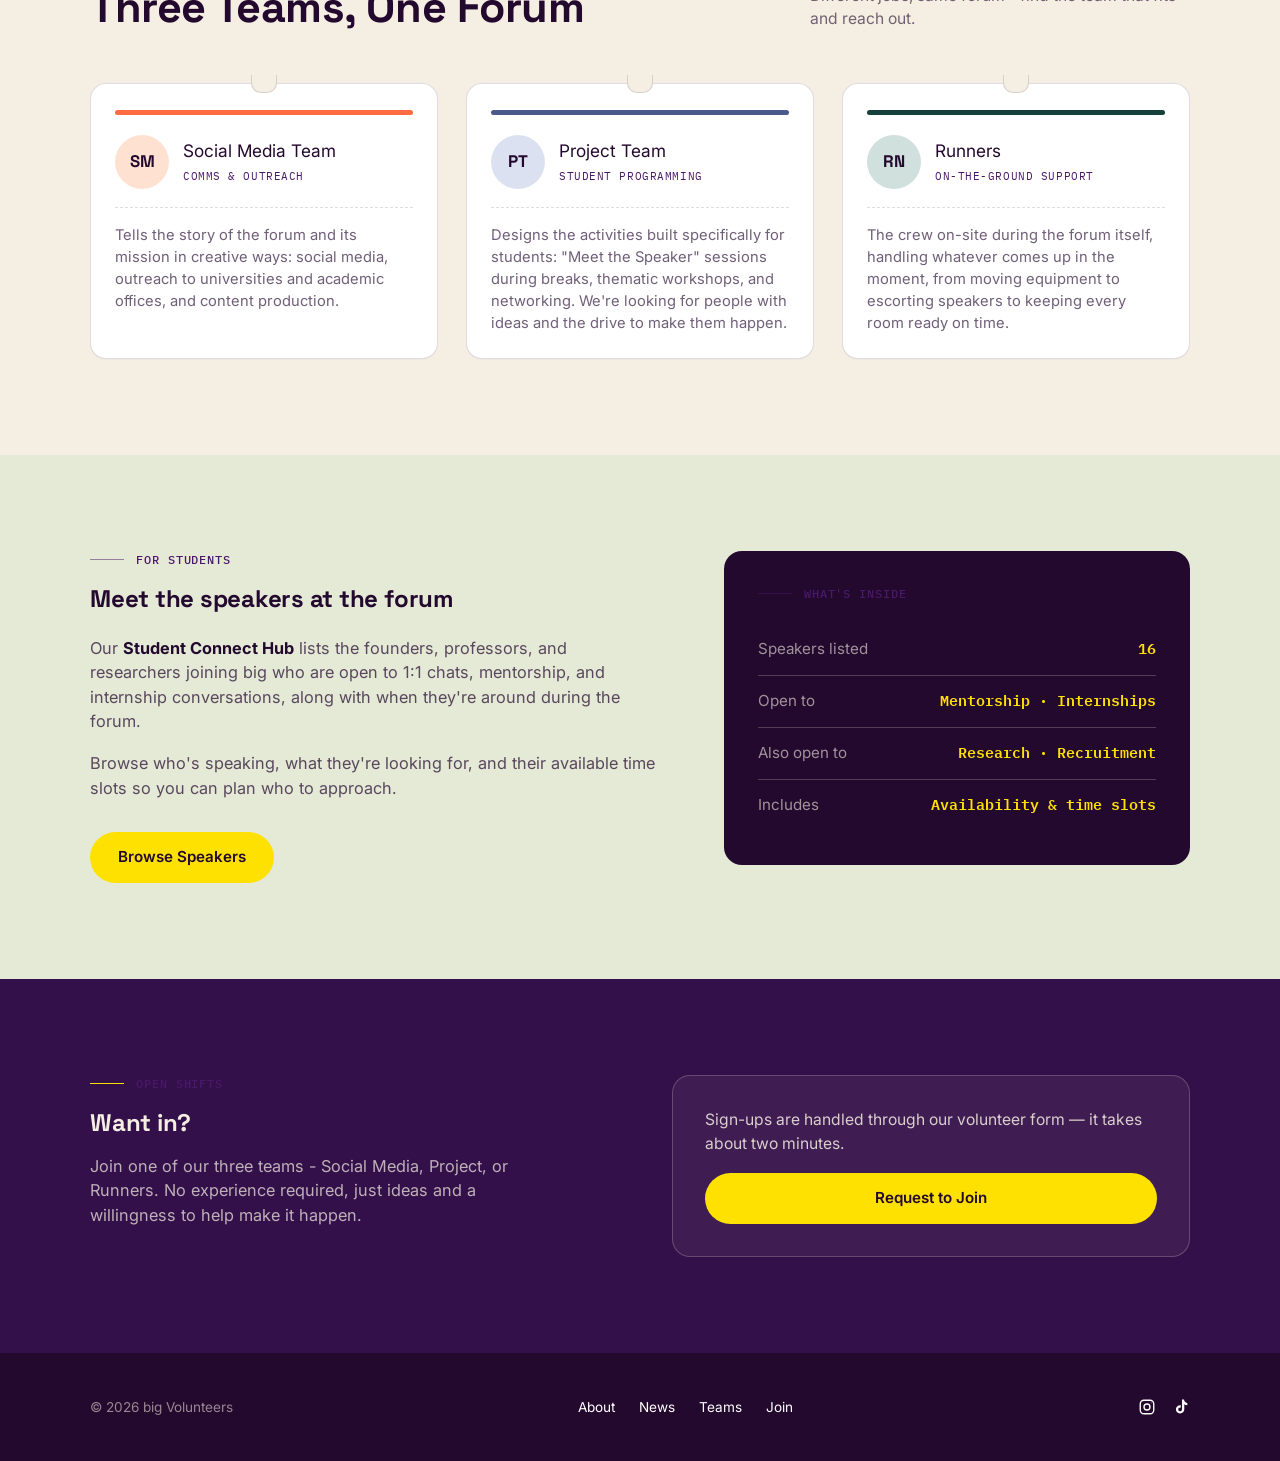
==== commit 03587675: "animation" ====
--- a/index.html
+++ b/index.html
@@ -72,7 +72,7 @@
         <!-- ABOUT -->
         <section class="block about" id="about">
             <div class="wrap about-grid">
-                <div>
+                <div class="reveal">
                     <div class="eyebrow tag">
                         <span class="rule"></span>
                         <span>About the convention</span>
@@ -84,7 +84,7 @@
                         <p>This page is our shared bulletin board: what each team is up to this week, who's behind it, and how to join them.</p>
                     </div>
                 </div>
-                <div class="about-card">
+                <div class="about-card reveal" style="transition-delay:0.15s;">
                     <div class="eyebrow tag" style="color:rgba(244,239,226,0.55);">
                         <span class="rule"></span>
                         <span>This year at a glance</span>
@@ -104,7 +104,7 @@
         <!-- NEWS -->
         <section class="block news hidden" id="news">
             <div class="wrap">
-                <div class="block-head">
+                <div class="block-head reveal">
                     <div>
                         <div class="eyebrow tag">
                             <span class="rule"></span>
@@ -159,7 +159,7 @@
         <!-- VOLUNTEER TEAMS / BADGES -->
         <section class="block team" id="team">
             <div class="wrap">
-                <div class="block-head">
+                <div class="block-head reveal">
                     <div>
                         <div class="eyebrow tag">
                             <span class="rule"></span>
@@ -172,7 +172,7 @@
 
                 <div class="badge-grid">
 
-                    <div class="badge-card">
+                    <div class="badge-card reveal" style="transition-delay:0s;">
                         <div class="badge-punch"></div>
                         <div class="badge-strip" style="background:#FF6B42;"></div>
                         <div class="badge-top">
@@ -185,7 +185,7 @@
                         <p class="bio">Tells the story of the forum and its mission in creative ways: social media, outreach to universities and academic offices, and content production.</p>
                     </div>
 
-                    <div class="badge-card">
+                    <div class="badge-card reveal" style="transition-delay:0.1s;">
                         <div class="badge-punch"></div>
                         <div class="badge-strip" style="background:#4B5A8A;"></div>
                         <div class="badge-top">
@@ -198,7 +198,7 @@
                         <p class="bio">Designs the activities built specifically for students: "Meet the Speaker" sessions during breaks, thematic workshops, and networking. We're looking for people with ideas and the drive to make them happen.</p>
                     </div>
 
-                    <div class="badge-card">
+                    <div class="badge-card reveal" style="transition-delay:0.2s;">
                         <div class="badge-punch"></div>
                         <div class="badge-strip" style="background:#173F3C;"></div>
                         <div class="badge-top">
@@ -218,7 +218,7 @@
         <!-- SPEAKER CONNECT HUB PROMO -->
         <section class="block roster sage" id="speakers-promo">
             <div class="wrap about-grid">
-                <div>
+                <div class="reveal">
                     <div class="eyebrow tag">
                         <span class="rule"></span>
                         <span>For students</span>
@@ -232,7 +232,7 @@
                         <a href="network.html" class="btn btn-primary">Browse Speakers</a>
                     </div>
                 </div>
-                <div class="about-card">
+                <div class="about-card reveal" style="transition-delay:0.15s;">
                     <div class="eyebrow tag" style="color:rgba(244,239,226,0.55);">
                         <span class="rule"></span>
                         <span>What's inside</span>
@@ -250,7 +250,7 @@
         <!-- JOIN -->
         <section class="block join" id="join">
             <div class="wrap join-grid">
-                <div class="join-copy">
+                <div class="join-copy reveal">
                     <div class="eyebrow tag" style="color:var(--coral);">
                         <span class="rule" style="background:var(--coral); opacity:1;"></span>
                         <span>Open shifts</span>
@@ -261,7 +261,7 @@
 
                 <!-- GitHub Pages can't run a server-side form handler, so this links out
                      to the same Google Form used for "Join Us" above. -->
-                <div class="join-form-card" style="background:rgba(244,239,226,0.06); border:1px solid var(--line-light); border-radius:18px; padding:32px; display:flex; flex-direction:column; gap:18px;">
+                <div class="join-form-card reveal" style="transition-delay:0.15s; background:rgba(244,239,226,0.06); border:1px solid var(--line-light); border-radius:18px; padding:32px; display:flex; flex-direction:column; gap:18px;">
                     <p style="color:rgba(244,239,226,0.85); font-size:0.98rem;">Sign-ups are handled through our volunteer form &mdash; it takes about two minutes.</p>
                     <a href="https://forms.gle/2FUJDsrABDQsK2FG9" target="_blank" class="btn btn-primary" style="justify-content:center;">Request to Join</a>
                 </div>
@@ -311,6 +311,23 @@
                 document.getElementById('navToggle').setAttribute('aria-expanded', 'false');
             });
         });
+
+        // Scroll-reveal: fade + slide up each .reveal element as it enters the viewport
+        const revealEls = document.querySelectorAll('.reveal');
+        if ('IntersectionObserver' in window) {
+            const revealObserver = new IntersectionObserver((entries) => {
+                entries.forEach(entry => {
+                    if (entry.isIntersecting) {
+                        entry.target.classList.add('in-view');
+                        revealObserver.unobserve(entry.target);
+                    }
+                });
+            }, { threshold: 0.15 });
+            revealEls.forEach(el => revealObserver.observe(el));
+        } else {
+            // No IntersectionObserver support: just show everything
+            revealEls.forEach(el => el.classList.add('in-view'));
+        }
     </script>
 </body>
 </html>
--- a/css/site.css
+++ b/css/site.css
@@ -1090,4 +1090,62 @@
     .speaker-grid {
         grid-template-columns: 1fr;
     }
+}
+
+/* ===== ANIMATION ===== */
+
+/* Hero entrance, staggered */
+@keyframes fadeUp {
+    from { opacity: 0; transform: translateY(18px); }
+    to { opacity: 1; transform: translateY(0); }
+}
+
+.hero-badge { animation: fadeUp 0.7s ease both; }
+.hero h1 { animation: fadeUp 0.7s ease 0.1s both; }
+.hero p.lead { animation: fadeUp 0.7s ease 0.2s both; }
+.hero-actions { animation: fadeUp 0.7s ease 0.3s both; }
+.hero-stats { animation: fadeUp 0.7s ease 0.4s both; }
+
+/* Scroll reveal */
+.reveal {
+    opacity: 0;
+    transform: translateY(28px);
+    transition: opacity 0.7s ease, transform 0.7s ease;
+}
+
+.reveal.in-view {
+    opacity: 1;
+    transform: translateY(0);
+}
+
+/* Card hover lift */
+.badge-card,
+.volunteer-card,
+.speaker-card,
+.about-card {
+    transition: transform 0.2s ease, box-shadow 0.2s ease;
+}
+
+.badge-card:hover,
+.volunteer-card:hover,
+.speaker-card:hover,
+.about-card:hover {
+    transform: translateY(-5px);
+    box-shadow: 0 14px 28px rgba(36,9,47,0.10);
+}
+
+@media (prefers-reduced-motion: reduce) {
+    .hero-badge, .hero h1, .hero p.lead, .hero-actions, .hero-stats {
+        animation: none;
+    }
+    .reveal {
+        opacity: 1;
+        transform: none;
+    }
+    .badge-card:hover,
+    .volunteer-card:hover,
+    .speaker-card:hover,
+    .about-card:hover {
+        transform: none;
+    }
 }
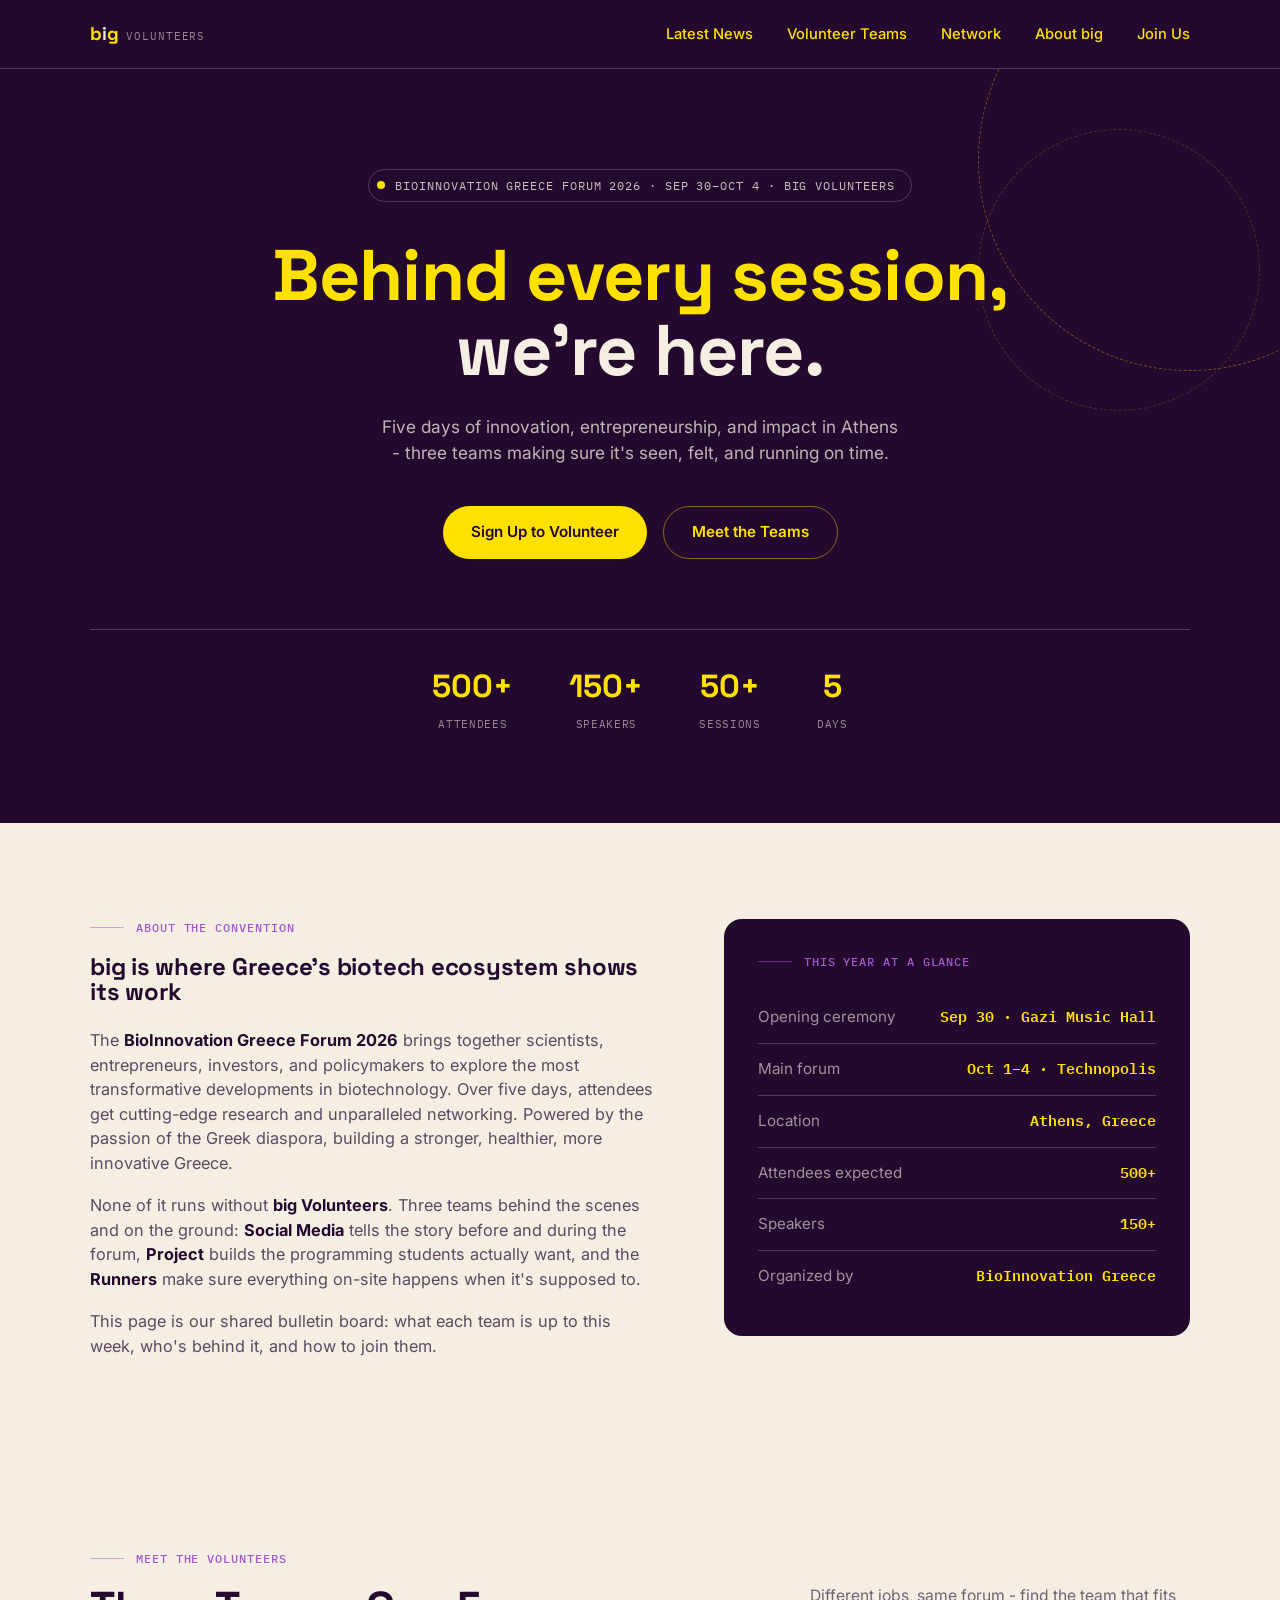
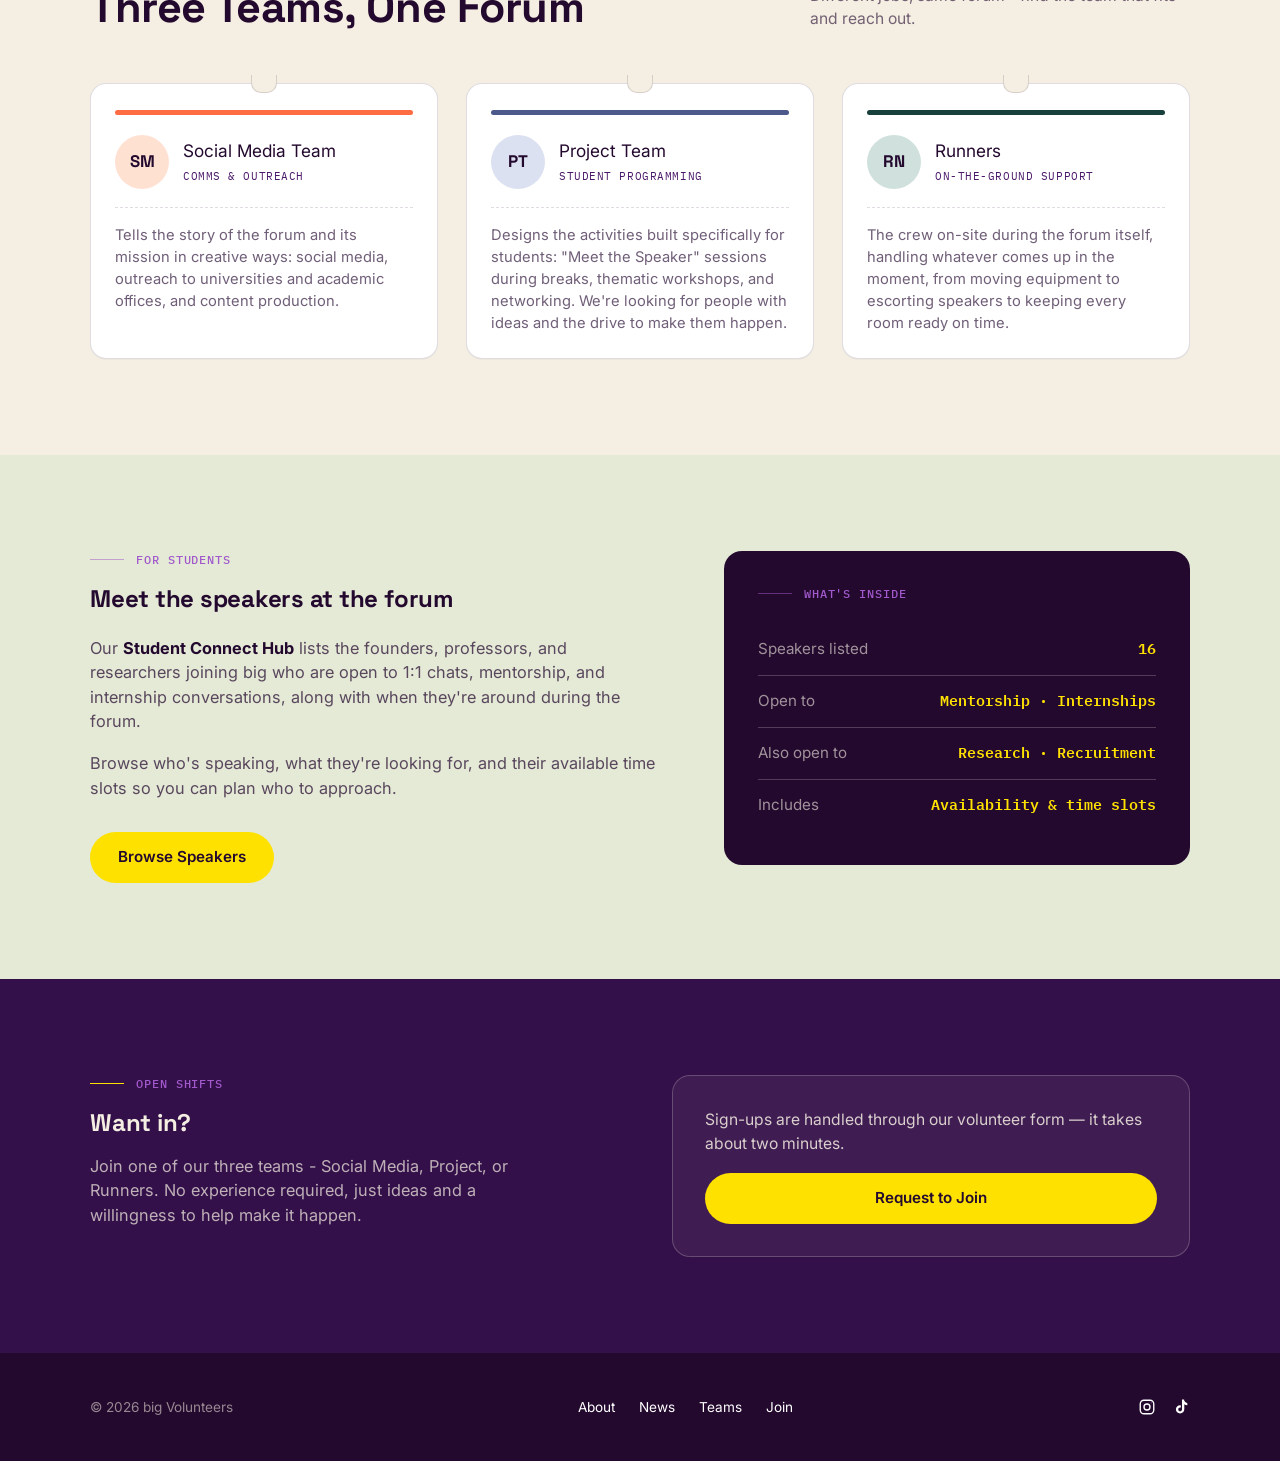
==== commit 27801a78: "rm vol" ====
--- a/index.html
+++ b/index.html
@@ -18,7 +18,7 @@
                     <span class="sub">Volunteers</span>
                 </a>
                 <div class="nav-links" id="navLinks">
-                    <a href="index.html#news">Latest News</a>
+                    <a href="#">Latest News</a>
                     <a href="volunteers.html">Volunteer Teams</a>
                     <a href="network.html">Network</a>
                     <a href="https://forum.bioinnovation.gr/" target="_blank">About big</a>
@@ -275,7 +275,7 @@
             <span>&copy; 2026 big Volunteers</span>
             <div class="foot-links">
                 <a href="index.html#about">About</a>
-                <a href="index.html#news">News</a>
+                <a href="#">News</a>
                 <a href="index.html#team">Teams</a>
                 <a href="https://forms.gle/2FUJDsrABDQsK2FG9" target="_blank">Join</a>
             </div>
--- a/css/site.css
+++ b/css/site.css
@@ -385,7 +385,7 @@
 }
 
 .eyebrow span {
-    color: var(--coral-deep);
+    color: #a159cc;
 }
 
 .block-head {
@@ -1148,4 +1148,153 @@
     .about-card:hover {
         transform: none;
     }
+}
+
+/* ===== NEWS PAGE (ACCORDION) ===== */
+.news-page {
+    background: var(--paper);
+}
+
+.post-list {
+    display: flex;
+    flex-direction: column;
+}
+
+.post-item {
+    border-top: 1px solid var(--line);
+}
+
+.post-item:first-child {
+    border-top: none;
+}
+
+.post-toggle {
+    width: 100%;
+    background: none;
+    border: none;
+    cursor: pointer;
+    text-align: left;
+    font-family: inherit;
+    color: inherit;
+    padding: 28px 0;
+    display: grid;
+    grid-template-columns: 110px 1fr 24px;
+    gap: 24px;
+    align-items: center;
+}
+
+.post-toggle-left {
+    display: flex;
+    flex-direction: column;
+    gap: 10px;
+    padding-top: 2px;
+}
+
+.post-date {
+    font-family: 'IBM Plex Mono', monospace;
+    font-size: 0.78rem;
+    letter-spacing: 0.04em;
+    color: var(--coral-deep);
+}
+
+.post-group {
+    font-family: 'IBM Plex Mono', monospace;
+    font-size: 0.66rem;
+    letter-spacing: 0.06em;
+    text-transform: uppercase;
+    background: rgba(36,9,47,0.08);
+    border-radius: 999px;
+    padding: 5px 10px;
+    white-space: nowrap;
+    align-self: flex-start;
+}
+
+.post-title {
+    font-size: 1.2rem;
+    transition: color 0.15s ease;
+}
+
+.post-excerpt {
+    margin-top: 8px;
+    color: rgba(36,9,47,0.6);
+    font-size: 0.95rem;
+    max-width: 640px;
+}
+
+.post-toggle:hover .post-title {
+    color: var(--coral-deep);
+}
+
+.post-chevron {
+    font-size: 1.6rem;
+    line-height: 1;
+    color: var(--coral-deep);
+    transition: transform 0.25s ease;
+    justify-self: end;
+}
+
+.post-item.open .post-chevron {
+    transform: rotate(90deg);
+}
+
+.post-body {
+    overflow: hidden;
+    max-height: 0;
+    transition: max-height 0.4s ease;
+}
+
+.post-item.open .post-body {
+    max-height: 900px;
+}
+
+.post-body-inner {
+    padding: 0 24px 32px 134px;
+    color: rgba(36,9,47,0.72);
+    font-size: 0.98rem;
+    line-height: 1.7;
+    max-width: 700px;
+}
+
+.post-body-inner p {
+    margin-bottom: 14px;
+}
+
+.post-body-inner p:last-child {
+    margin-bottom: 0;
+}
+
+@media (prefers-reduced-motion: reduce) {
+    .post-chevron {
+        transition: none;
+    }
+    .post-body {
+        transition: none;
+    }
+}
+
+/* ===== NEWS PHOTOS ===== */
+.post-photo {
+    width: 100%;
+    max-width: 700px;
+    aspect-ratio: 16 / 9;
+    object-fit: cover;
+    border-radius: 14px;
+    margin-bottom: 20px;
+    display: block;
+}
+
+@media (max-width: 700px) {
+    .post-toggle {
+        grid-template-columns: 1fr 20px;
+    }
+    .post-toggle-left {
+        grid-column: 1 / -1;
+        flex-direction: row;
+        align-items: center;
+        gap: 12px;
+        margin-bottom: 4px;
+    }
+    .post-body-inner {
+        padding-left: 0;
+    }
 }
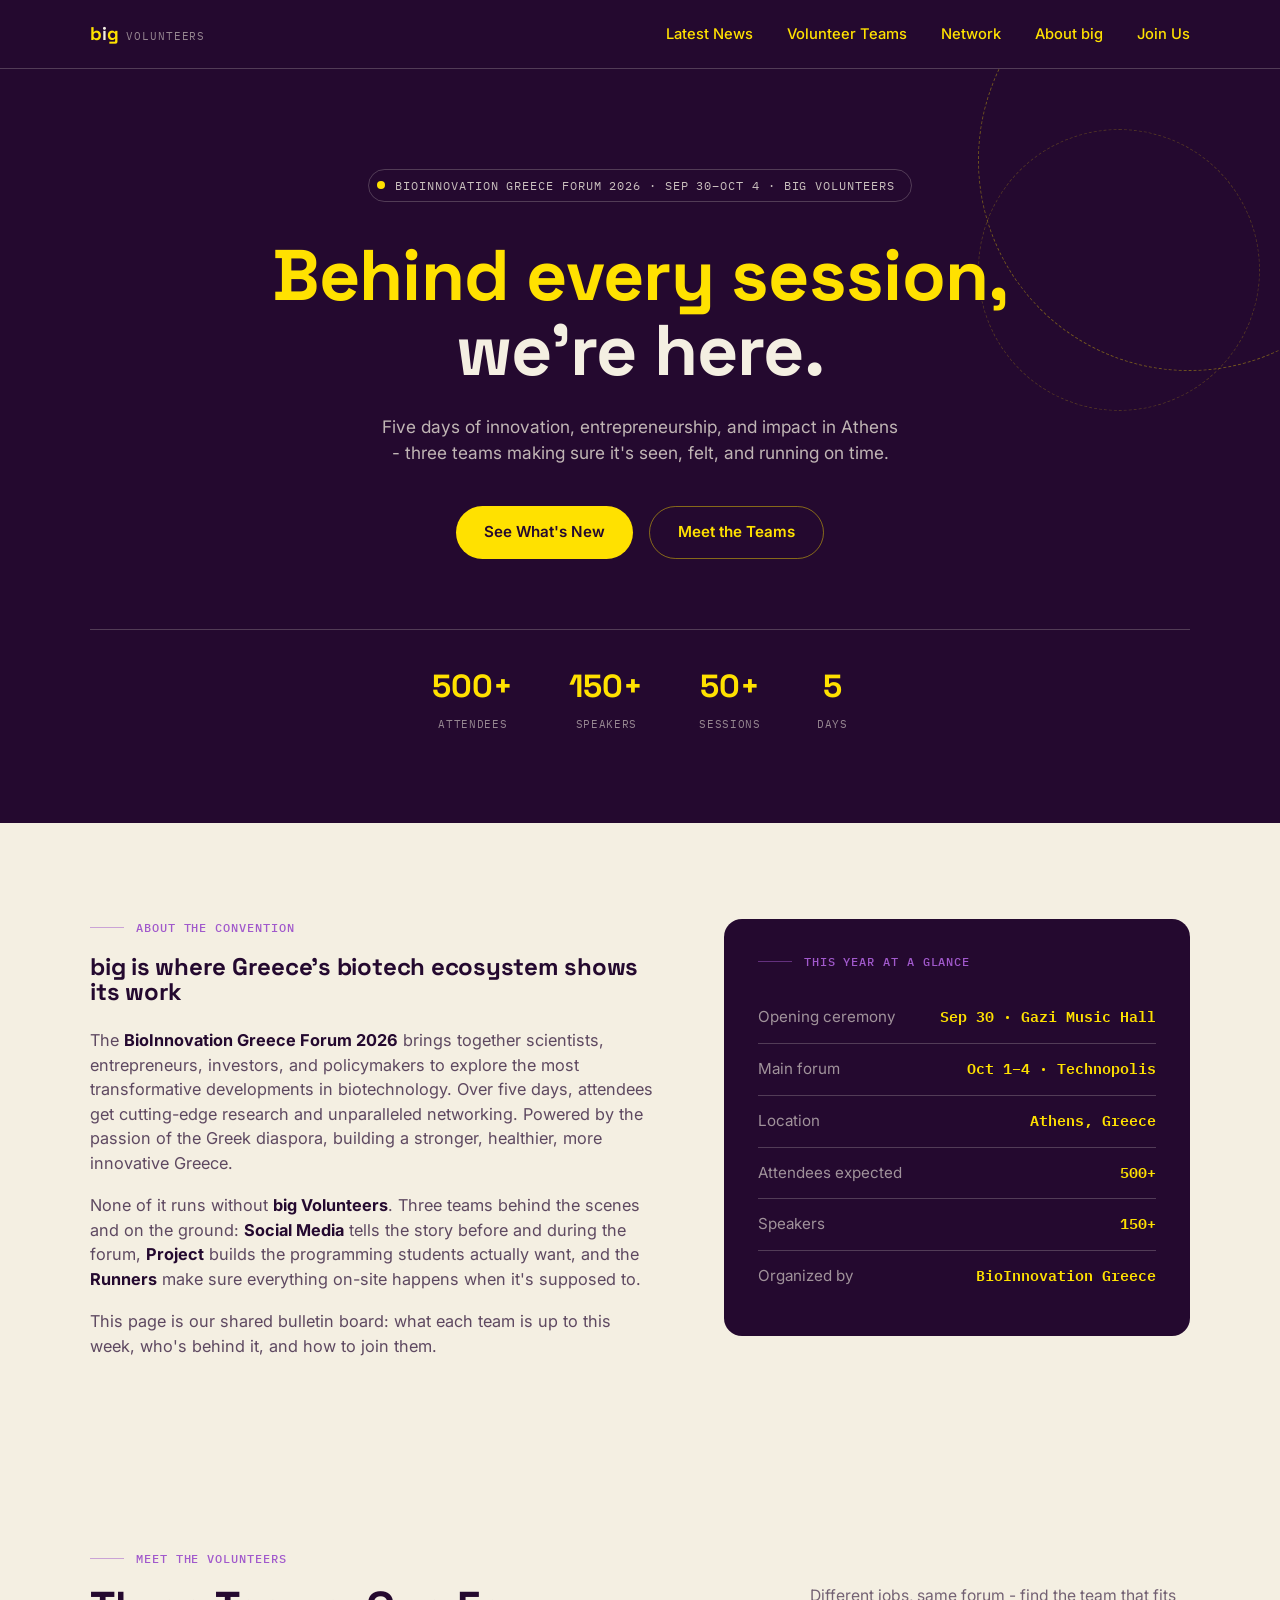
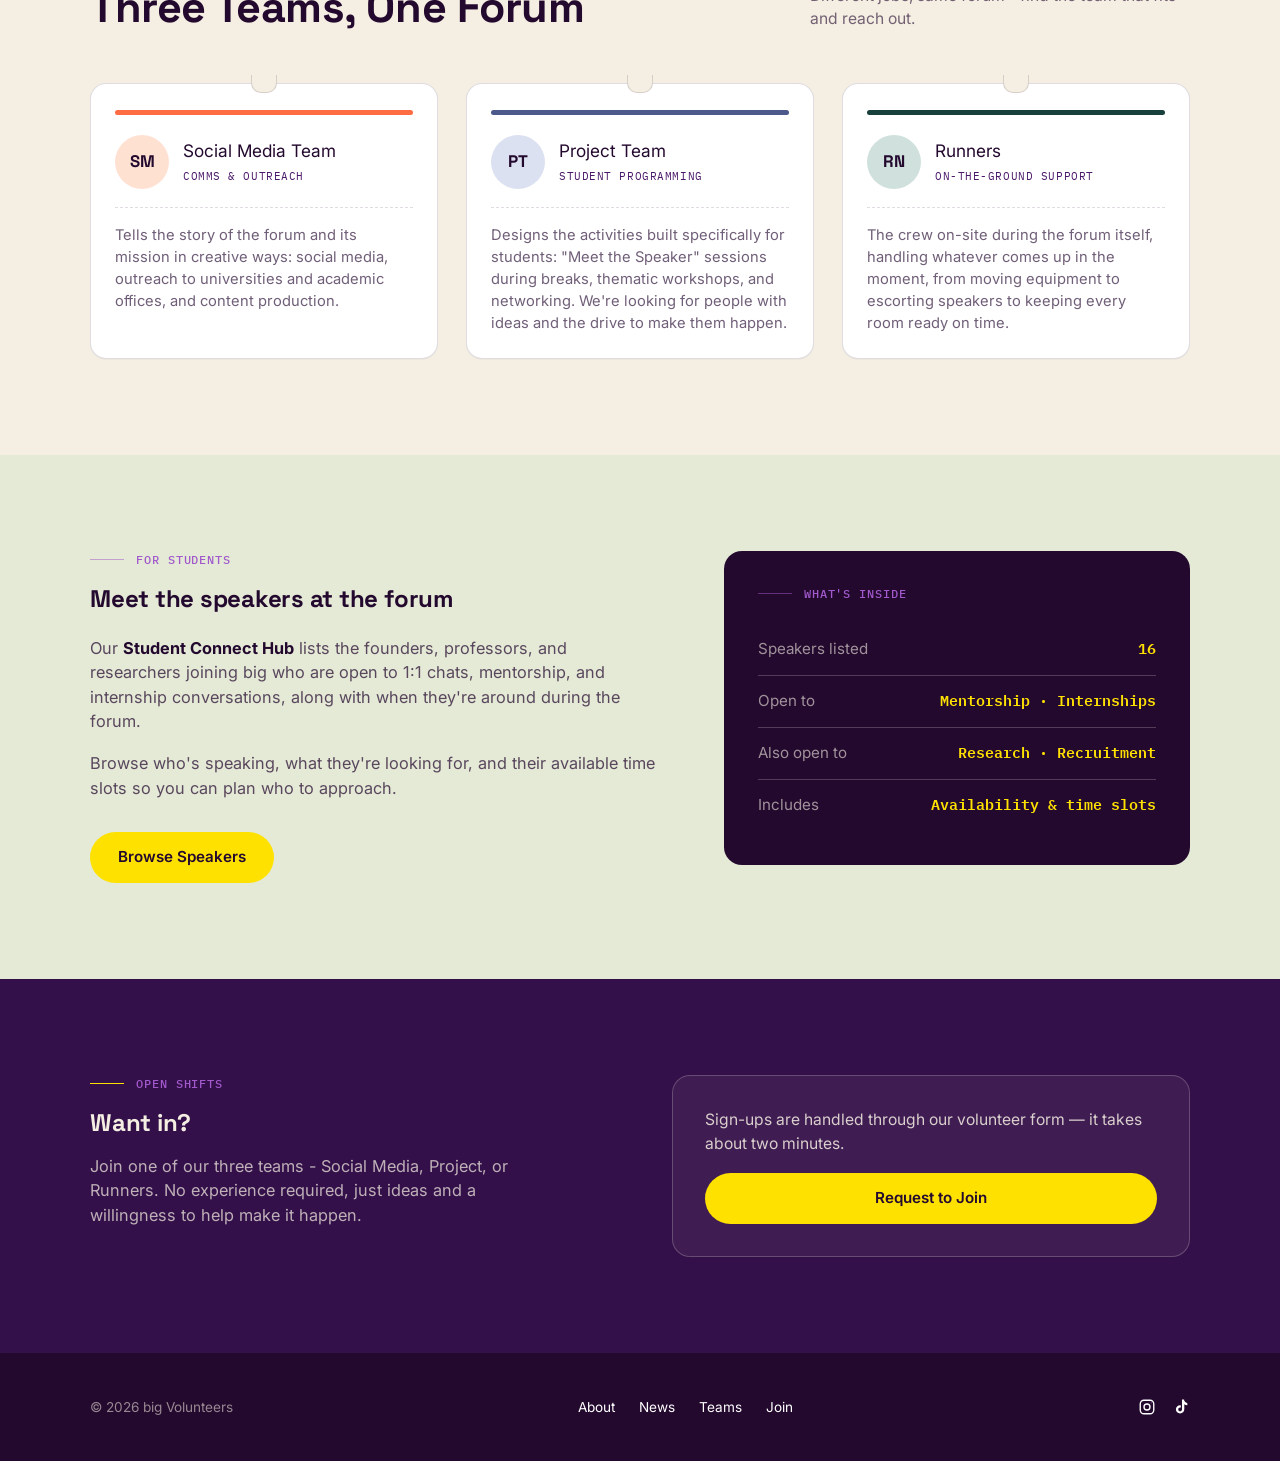
==== commit d5a516b1: "main page" ====
--- a/index.html
+++ b/index.html
@@ -18,7 +18,7 @@
                     <span class="sub">Volunteers</span>
                 </a>
                 <div class="nav-links" id="navLinks">
-                    <a href="#">Latest News</a>
+                    <a href="news.html">Latest News</a>
                     <a href="volunteers.html">Volunteer Teams</a>
                     <a href="network.html">Network</a>
                     <a href="https://forum.bioinnovation.gr/" target="_blank">About big</a>
@@ -45,7 +45,7 @@
                 <h1>Behind every session, <em>we're here.</em></h1>
                 <p class="lead">Five days of innovation, entrepreneurship, and impact in Athens - three teams making sure it's seen, felt, and running on time.</p>
                 <div class="hero-actions">
-                    <a href="https://forms.gle/2FUJDsrABDQsK2FG9" target="_blank" class="btn btn-primary">Sign Up to Volunteer</a>
+                    <a href="news.html" class="btn btn-primary">See What's New</a>
                     <a href="volunteers.html" class="btn btn-ghost">Meet the Teams</a>
                 </div>
                 <div class="hero-stats">
@@ -275,7 +275,7 @@
             <span>&copy; 2026 big Volunteers</span>
             <div class="foot-links">
                 <a href="index.html#about">About</a>
-                <a href="#">News</a>
+                <a href="news.html">News</a>
                 <a href="index.html#team">Teams</a>
                 <a href="https://forms.gle/2FUJDsrABDQsK2FG9" target="_blank">Join</a>
             </div>
--- a/css/site.css
+++ b/css/site.css
@@ -26,6 +26,24 @@
     font-size: 16px;
     line-height: 1.5;
     -webkit-font-smoothing: antialiased;
+}
+
+html, body {
+    height: 100%;
+}
+
+body {
+    display: flex;
+    flex-direction: column;
+    min-height: 100vh;
+}
+
+main {
+    flex: 1 0 auto;
+}
+
+footer {
+    flex-shrink: 0;
 }
 
 h1, h2, h3 {
@@ -1243,16 +1261,13 @@
     transition: max-height 0.4s ease;
 }
 
-.post-item.open .post-body {
-    max-height: 900px;
-}
 
 .post-body-inner {
     padding: 0 24px 32px 134px;
     color: rgba(36,9,47,0.72);
     font-size: 0.98rem;
     line-height: 1.7;
-    max-width: 700px;
+    /* max-width: 700px;*/
 }
 
 .post-body-inner p {
@@ -1274,9 +1289,9 @@
 
 /* ===== NEWS PHOTOS ===== */
 .post-photo {
-    width: 100%;
-    max-width: 700px;
-    aspect-ratio: 16 / 9;
+    width: 50%;
+   /* max-width: 700px;
+    aspect-ratio: 16 / 9; */
     object-fit: cover;
     border-radius: 14px;
     margin-bottom: 20px;
